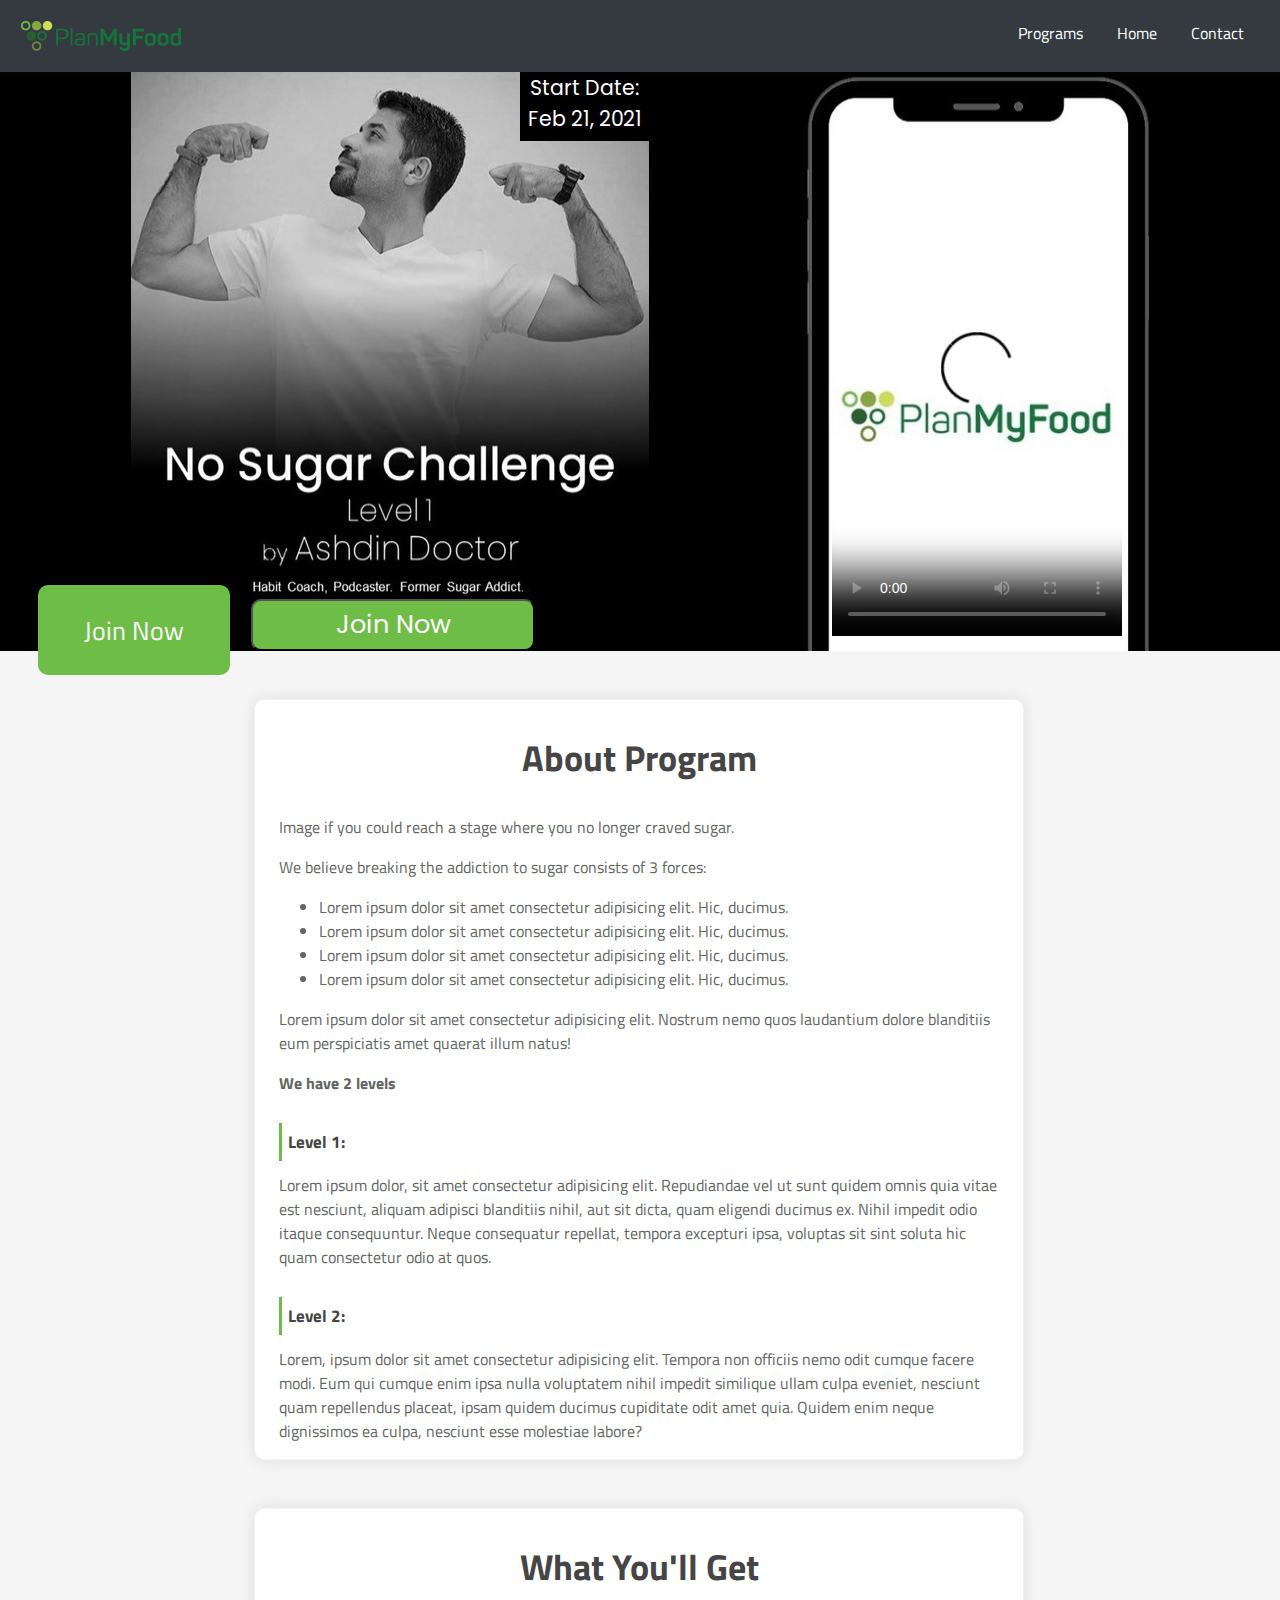
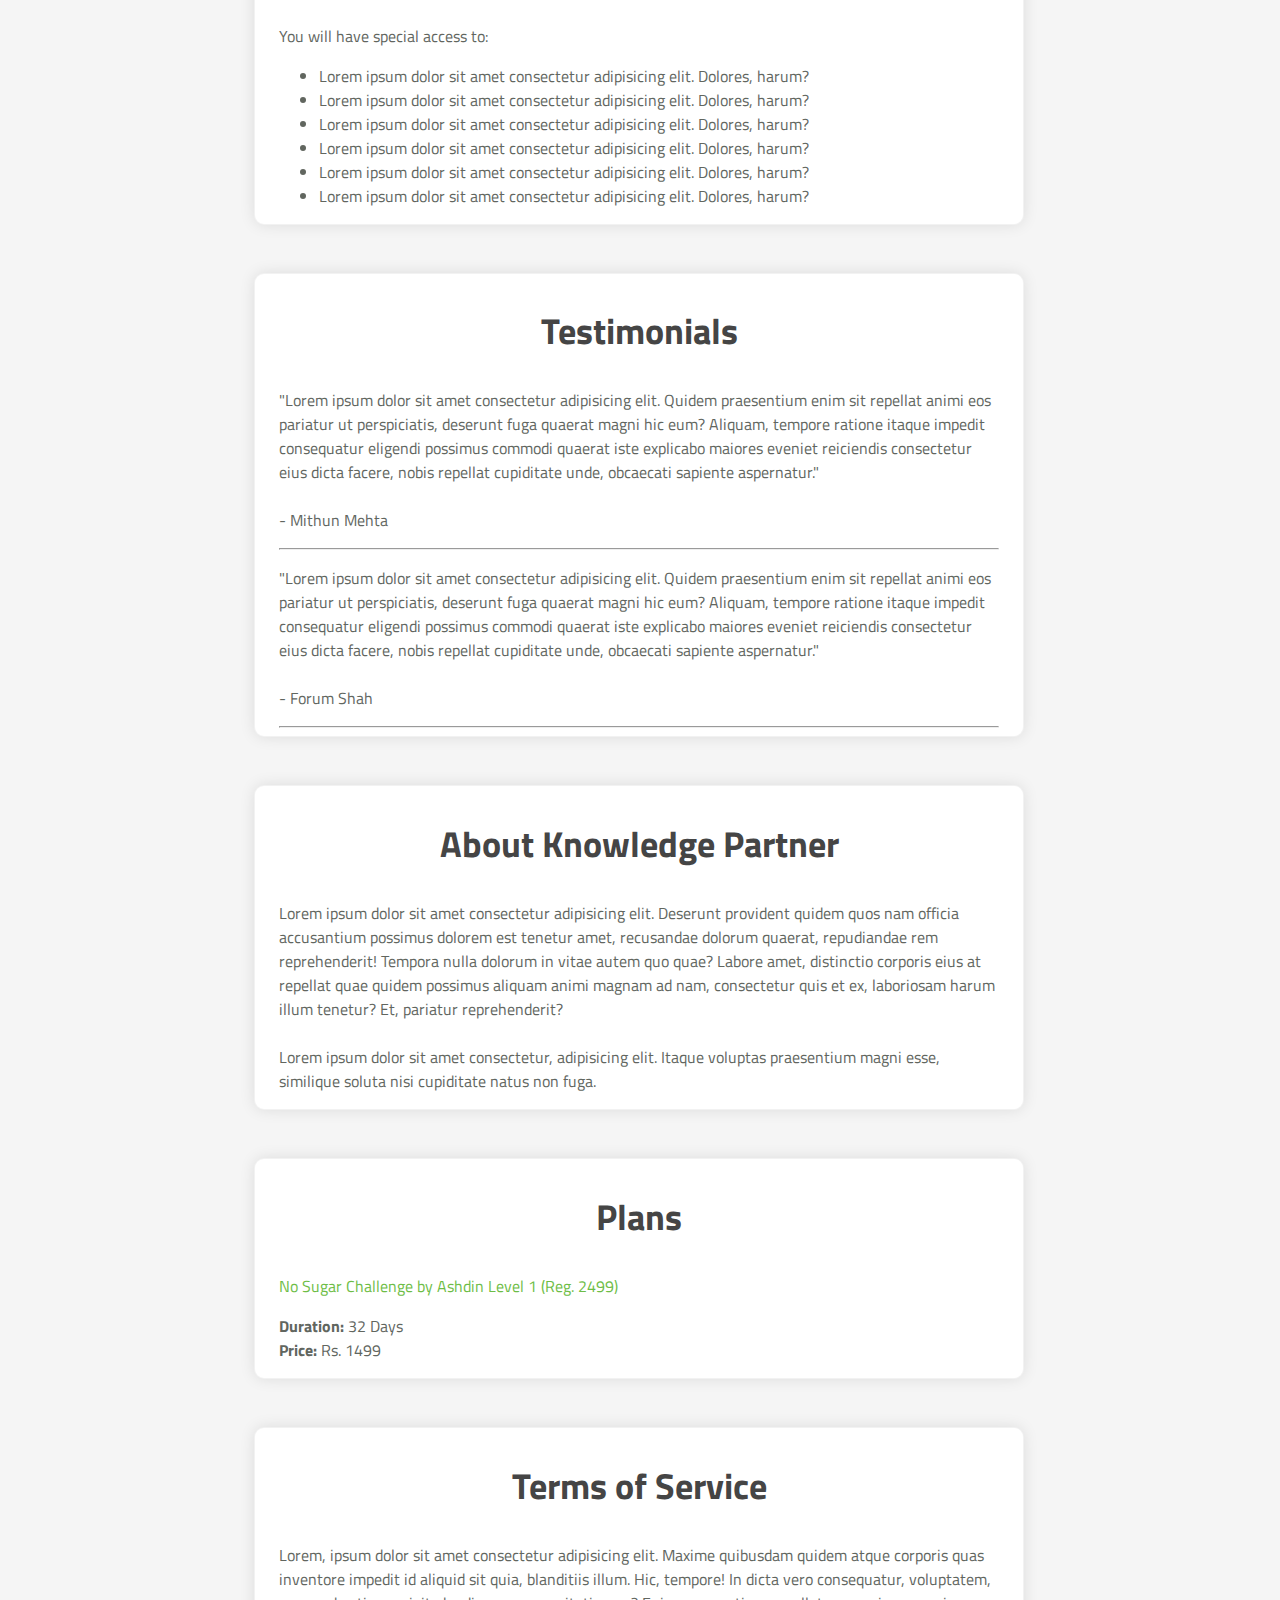
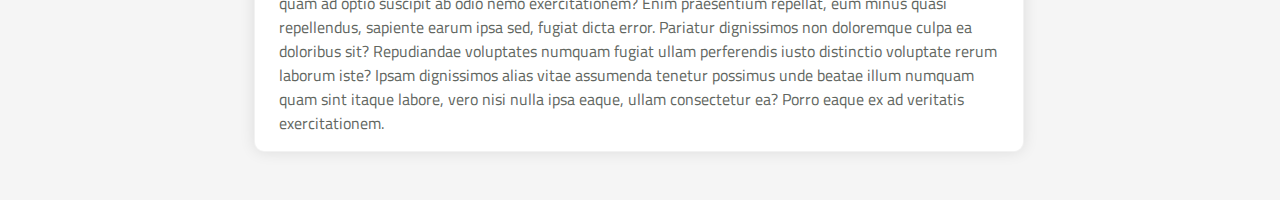
==== index.html @ 87c7dd29 "commit" ====
<!DOCTYPE html>
<html lang="en">
    <head>
        <meta charset="UTF-8">
        <title>Detail page</title>
        <link href="https://fonts.googleapis.com/css2?family=Poppins&display=swap" rel="stylesheet">
        <link rel="stylesheet" href="ScrollSpy.min.css">
        <link rel="stylesheet" href="style.css">
    </head>

    <body>

        <script src="ScrollSpy.min.js"></script>

        <header>
            <div class="header bg-dark">
                <img src="logo.png" height="30" width="160" alt="">
                <ul>
                    <li><a href="#">Programs</a></li>
                    <li><a href="#">Home</a></li>
                    <li><a href="#">Contact</a></li>
                </ul>
            </div>
        </header>

        <div id="header" style=" background: black; display: flex; justify-content: space-evenly; ">
            <div class="a">
        
                <img src="poster1.jpg" width="100%" height="100%">
                <div class="startdate">
                    <p>Start Date:</p>
                    <p>Feb 21, 2021</p>
                </div>
                <div>
                    <button class="posterbutton">
                        <p>Join Now</p>
                    </button>
                </div>
        
            </div>
            <div class="b">
                <img src="phone1.jpg" alt="" width="100%" height="100%">
                <div class="phoneVideo">
                    <video controls poster="thumbnail.jpg" style="outline: none;">
                        <source src="sampleVideoResize.mp4" type="video/mp4">

                    </video>
                </div>
            </div>
        </div>
        
        <div class="content">
        
            <section class="scrollspy" spy-title="About Program">
                <h2>About Program</h2>
                <p>Image if you could reach a stage where you no longer craved sugar.</p>
        
                <p>We believe breaking the addiction to sugar consists of 3 forces:</p>
                <ul>
                    <li>Lorem ipsum dolor sit amet consectetur adipisicing elit. Hic, ducimus.</li>
                    <li>Lorem ipsum dolor sit amet consectetur adipisicing elit. Hic, ducimus.</li>
                    <li>Lorem ipsum dolor sit amet consectetur adipisicing elit. Hic, ducimus.</li>
                    <li>Lorem ipsum dolor sit amet consectetur adipisicing elit. Hic, ducimus.</li>
                </ul>
                <p>Lorem ipsum dolor sit amet consectetur adipisicing elit. Nostrum nemo quos laudantium dolore blanditiis eum
                    perspiciatis amet quaerat illum natus!</p>
                <p><strong>We have 2 levels</strong></p>
                <h3>Level 1:</h3>
                <p>Lorem ipsum dolor, sit amet consectetur adipisicing elit. Repudiandae vel ut sunt quidem omnis quia vitae est
                    nesciunt, aliquam adipisci blanditiis nihil, aut sit dicta, quam eligendi ducimus ex. Nihil impedit odio
                    itaque
                    consequuntur. Neque consequatur repellat, tempora excepturi ipsa, voluptas sit sint soluta hic quam
                    consectetur odio
                    at quos.</p>
                <h3>Level 2:</h3>
                <p>Lorem, ipsum dolor sit amet consectetur adipisicing elit. Tempora non officiis nemo odit cumque facere modi.
                    Eum qui
                    cumque enim ipsa nulla voluptatem nihil impedit similique ullam culpa eveniet, nesciunt quam repellendus
                    placeat,
                    ipsam quidem ducimus cupiditate odit amet quia. Quidem enim neque dignissimos ea culpa, nesciunt esse
                    molestiae
                    labore?</p>
        
            </section>
        
            <section class="scrollspy" spy-title="What You'll Get">
                <h2>What You'll Get</h2>
                <p>You will have special access to:</p>
                <ul>
                    <li>Lorem ipsum dolor sit amet consectetur adipisicing elit. Dolores, harum?</li>
                    <li>Lorem ipsum dolor sit amet consectetur adipisicing elit. Dolores, harum?</li>
                    <li>Lorem ipsum dolor sit amet consectetur adipisicing elit. Dolores, harum?</li>
                    <li>Lorem ipsum dolor sit amet consectetur adipisicing elit. Dolores, harum?</li>
                    <li>Lorem ipsum dolor sit amet consectetur adipisicing elit. Dolores, harum?</li>
                    <li>Lorem ipsum dolor sit amet consectetur adipisicing elit. Dolores, harum?</li>
                </ul>
            </section>

            <section class="scrollspy" spy-title="Testimonials">
                <h2>Testimonials</h2>
                <p>"Lorem ipsum dolor sit amet consectetur adipisicing elit. Quidem praesentium enim sit repellat animi eos pariatur ut
                perspiciatis, deserunt fuga quaerat magni hic eum? Aliquam, tempore ratione itaque impedit consequatur eligendi possimus
                commodi quaerat iste explicabo maiores eveniet reiciendis consectetur eius dicta facere, nobis repellat cupiditate unde,
                obcaecati sapiente aspernatur."<br><br>- Mithun Mehta</p>
                <hr>
                <p>"Lorem ipsum dolor sit amet consectetur adipisicing elit. Quidem praesentium enim sit repellat animi eos pariatur ut
                    perspiciatis, deserunt fuga quaerat magni hic eum? Aliquam, tempore ratione itaque impedit consequatur eligendi
                    possimus
                    commodi quaerat iste explicabo maiores eveniet reiciendis consectetur eius dicta facere, nobis repellat cupiditate
                    unde,
                    obcaecati sapiente aspernatur."<br><br>- Forum Shah</p>
                <hr>
            </section>
        
            <section class="scrollspy" spy-title="About Knowledge Partner">
                <h2>About Knowledge Partner</h2>
                <p>
                    Lorem ipsum dolor sit amet consectetur adipisicing elit. Deserunt provident quidem quos nam officia
                    accusantium
                    possimus dolorem est tenetur amet, recusandae dolorum quaerat, repudiandae rem reprehenderit! Tempora nulla
                    dolorum
                    in vitae autem quo quae? Labore amet, distinctio corporis eius at repellat quae quidem possimus aliquam
                    animi magnam
                    ad nam, consectetur quis et ex, laboriosam harum illum tenetur? Et, pariatur reprehenderit?
                    <br><br>
                    Lorem ipsum dolor sit amet consectetur, adipisicing elit. Itaque voluptas praesentium magni esse, similique
                    soluta
                    nisi cupiditate natus non fuga.
                </p>
        
            </section>
        
            <section class="scrollspy" spy-title="Plans">
                <h2>Plans</h2>
                <p style="color: #6dbd46;">No Sugar Challenge by Ashdin Level 1 (Reg. 2499)</p>
                <p>
                    <strong>Duration:</strong> 32 Days
                    <br>
                    <strong>Price:</strong> Rs. 1499
                </p>
        
            </section>
        
        
            <section class="scrollspy" spy-title="Terms of Service">
                <h2>Terms of Service</h2>
                <p>Lorem, ipsum dolor sit amet consectetur adipisicing elit. Maxime quibusdam quidem atque corporis quas
                    inventore
                    impedit id aliquid sit quia, blanditiis illum. Hic, tempore! In dicta vero consequatur, voluptatem, quam ad
                    optio
                    suscipit ab odio nemo exercitationem? Enim praesentium repellat, eum minus quasi repellendus, sapiente earum
                    ipsa
                    sed, fugiat dicta error. Pariatur dignissimos non doloremque culpa ea doloribus sit? Repudiandae voluptates
                    numquam
                    fugiat ullam perferendis iusto distinctio voluptate rerum laborum iste? Ipsam dignissimos alias vitae
                    assumenda
                    tenetur possimus unde beatae illum numquam quam sint itaque labore, vero nisi nulla ipsa eaque, ullam
                    consectetur
                    ea? Porro eaque ex ad veritatis exercitationem.</p>
            </section>
            <div id="some" class="finalbutton hide2">
                <button class="joinbutton"><p>Join Now</p></button>
            </div>

        </div>

        
        <div id="myID" class="bottomMenu hide">
            <div id="indicator"></div>
        </div>
        

        <!-- <div class="container">
            <h2>Feel free to contribute (:</h2>
        </div> -->

        <script>
            var indicator = document.getElementById('indicator');

            var spy = new ScrollSpy(
                {
                    contexts_class: 'scrollspy'
                }
            );

            spy.Indicator({
                element: indicator
            });

            indicator.style.top = 'calc(30vh - ' + (indicator.offsetHeight / 2) + 'px)';
        </script>

        <script>
            myID = document.getElementById("myID");

            var myScrollFunc = function () {
                var y = window.scrollY;
                if (y >= 500) {
                    myID.className = "bottomMenu show"
                } else {
                    myID.className = "bottomMenu hide"
                }
            };

            window.addEventListener("scroll", myScrollFunc);
        </script>

        <!-- <script>
            myID2 = document.getElementById("some");

            var myScrollFunc2 = function () {
                var y = window.scrollY;
                if (y >= 500) {
                    myID2.className = "finalbutton show2"
                } else {
                    myID2.className = "finalbutton hide2"
                }
            };

            window.addEventListener("scroll", myScrollFunc2);
        </script> -->

        <script>
            var video = document.querySelector('video');
            video.addEventListener('ended', function () {
                video.load();
            });
        </script>
    </body>
</html>
---- ScrollSpy.min.css ----
/*
 * ScrollSpy JavaScript Library v1.0.0
 * https://scrollspy.github.io
 */
.scrollspy-indicator-container {
  list-style: none;
  padding: 0;
  margin: 0;
}
.scrollspy-indicator-container li {
  transition: all 0.15s;
}
.scrollspy-indicator-container li.spy-active {
  font-weight: 700;
  color: #6dbd46;
  /* color: #d32f2f; */
  border-left: 5px solid #6dbd46;
  /* border-left: 5px solid #d32f2f; */
}
.scrollspy-indicator-container li.spy-clickable {
  cursor: pointer;
}
.scrollspy-indicator-container li.spy-clickable:hover {
  color: #6dbd46;
  /* color: #ef5350; */
}
---- style.css ----
@import url('https://fonts.googleapis.com/css2?family=Titillium+Web&display=swap');

body {
  margin: 0;
  padding: 0;
  font-family: 'Titillium Web', sans-serif;
  background: #f5f5f5;
  color: #61665f;
}

.hide {
  opacity: 0;
}
.show {
  opacity: 1;
}

.bottomMenu {
  transition: all 0.2s;
}

.startdate {
  position: absolute;
  top: 0;
  right: 0;
  background: black;
  width: 25%;
  height: 12%;
}

.startdate p {
  color: white;
  text-align: center;
  margin: 0;
  font-family: Poppins;
  font-size: 2vw;
}

.phoneVideo {
  position: absolute;
  top: 9%;
  right: 6%;
}

.phoneVideo video {
  width: 98%;
  height: 98%;
}

@media only screen and (max-width: 970px) {
  .phoneVideo video {
    width: 97%;
    height: 97%;
  }

  .phoneVideo {
    position: absolute;
    top: 9%;
    left: 8%;
  }
}

@media only screen and (min-width: 1120px) {
  .startdate p {
    color: white;
    text-align: center;
    margin: 0;
    font-family: Poppins;
    font-size: 1.8vw;
  }
}

@media only screen and (min-width: 1280px) {
  .startdate p {
    color: white;
    text-align: center;
    margin: 0;
    font-family: Poppins;
    font-size: 1.6vw;
  }
}

@media only screen and (min-width: 1450px) {
  .startdate p {
    color: white;
    text-align: center;
    margin: 0;
    font-family: Poppins;
    font-size: 1.4vw;
  }
}

@media only screen and (min-width: 1600px) {
  .startdate p {
    color: white;
    text-align: center;
    margin: 0;
    font-family: Poppins;
    font-size: 1.2vw;
  }
}

@media only screen and (min-width: 1880px) {
  .startdate p {
    color: white;
    text-align: center;
    margin: 0;
    font-family: Poppins;
    font-size: 1.1vw;
  }
}

@media only screen and (min-width: 2100px) {
  .startdate p {
    color: white;
    text-align: center;
    margin: 0;
    font-family: Poppins;
    font-size: 1vw;
  }
}

@media only screen and (min-width: 2300px) {
  .startdate p {
    color: white;
    text-align: center;
    margin: 0;
    font-family: Poppins;
    font-size: 0.9vw;
  }
}

.posterbutton {
  position: absolute;
  bottom: 0;
  background: #6dbd46;
  width: 55%;
  height: 9%;
  border-radius: 10px;
  left: 23%;
  cursor: pointer;
}

.posterbutton p {
  color: white;
  text-align: center;
  margin: auto 0;
  font-family: Poppins;
  font-size: 2vw;
}

.posterbutton:hover {
  background-color: #4caf50;
}

.header {
  padding: 21px;
  /* background: #1abc9c; */
  color: white;
  display: flex;
  justify-content: space-between;
  background-color: #343a40;
}

header ul {
  list-style-type: none;
  margin: 0;
  padding: 0;
}

header ul li {
  display: inline;
  margin: 0 15px;
}

header ul li a {
  color: white;
  text-decoration: none;
}

header ul li a:hover {
  color: #6dbd46;
  text-decoration: none;
}

#header img {
  width: 100%;
}

.a {
  margin: 0 2%;
  position: relative;
}

.b {
  margin: 0 2%;
  position: relative;
}

.top {
  align-items: center;
}

.container {
  padding-right: 15px;
  padding-left: 15px;
  margin-right: auto;
  margin-left: auto;
}
@media (min-width: 768px) {
  .container {
    width: 750px;
  }
}
@media (min-width: 992px) {
  .container {
    width: 970px;
  }
}
@media (min-width: 1200px) {
  .container {
    width: 1170px;
  }
}

.content {
  float: right;
  width: 100%;
  padding: 24px 0;
  text-align: center;
}

#indicator {
  position: fixed;
  left: 3%;
  width: 15%;
  background: white;
  border: 1px solid rgba(0, 0, 0, 0.05);
  box-shadow: 5px 5px 15px rgba(0, 0, 0, 0.1);
  border-radius: 15px;
}

#indicator ul {
  float: right;
  width: calc(100% - 16px);
  padding: 8px;
}

#indicator ul li {
  float: left;
  width: calc(100% - 16px);
  font-size: 15px;
  padding: 12px 8px;
  border-left-color: #6dbd46;
  /* border-left-color: #d81b60; */
}

@media (max-width: 768px) {
  #indicator ul li {
    float: left;
    width: calc(100% - 16px);
    font-size: 11px;
    padding: 12px 8px;
    border-left-color: #6dbd46;
    /* border-left-color: #d81b60; */
  }
}

@media (max-width: 600px) {
  #indicator ul li {
    float: left;
    width: calc(100% - 16px);
    font-size: 9px;
    padding: 12px 8px;
    border-left-color: #6dbd46;
    /* border-left-color: #d81b60; */
  }
}

#indicator ul li.spy-active {
  color: #6dbd46;
  /* color: #D81B60; */
}

section.scrollspy {
  float: right;
  width: calc(60% - 48px);
  padding: 0 24px;
  background: white;
  border-radius: 10px;
  margin: 24px 20%;
  border: 1px solid rgba(0, 0, 0, 0.05);
  box-shadow: 0 0 15px rgba(0, 0, 0, 0.1);
  text-align: left;
  direction: ltr;
}

section.scrollspy h2 {
  float: left;
  width: 100%;
  text-align: center;
  font-size: 36px;
  color: #454545;
}

@media (max-width: 761px) {
  section.scrollspy h2 {
    float: left;
    width: 100%;
    text-align: center;
    font-size: calc(1.525rem + (2.5 - 1.525) * ((100vw - 20rem) / (48 - 20)));
    color: #454545;
  }
}

section.scrollspy h3 {
  float: left;
  width: 100%;
  text-align: left;
  font-size: 17px;
  padding: 6px;
  margin: 12px 0;
  color: #454545;
  border-left: 3px solid #6dbd46;
}

section.scrollspy p {
  font-size: 16px;
}

.joinbutton {
  bottom: 25%;
  position: fixed;
  background: #6dbd46;
  left: 3%;
  width: 15%;
  height: 10%;
  border-radius: 10px;
  cursor: pointer;
  border: none;
}

.joinbutton p {
  color: white;
  text-align: center;
  margin: auto 0;
  font-size: 2vw;
  font-family: 'Titillium Web', sans-serif;
}

.joinbutton:hover {
  background-color: #4caf50;
}

/* .finalbutton {
  transition: all 0.2s;
}

.hide2 {
  opacity: 0;
}
.show2 {
  opacity: 1;
} */
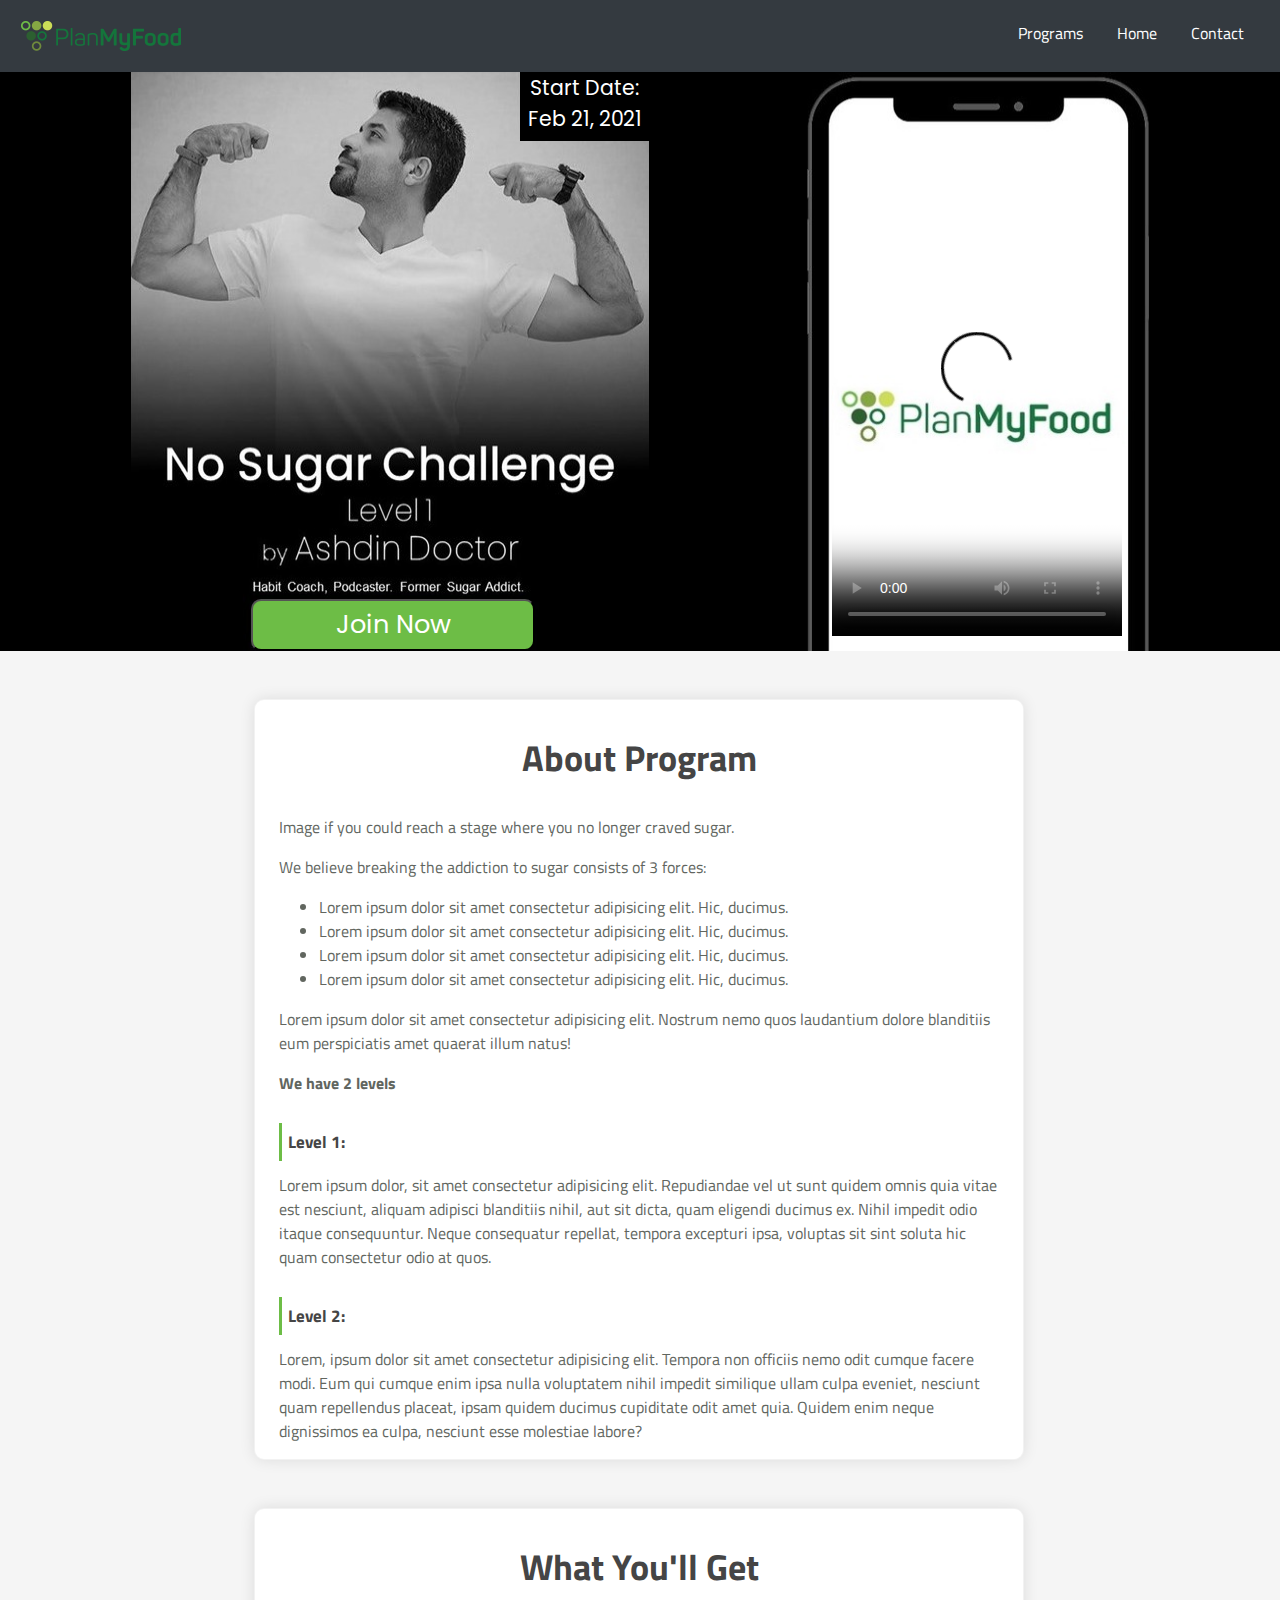
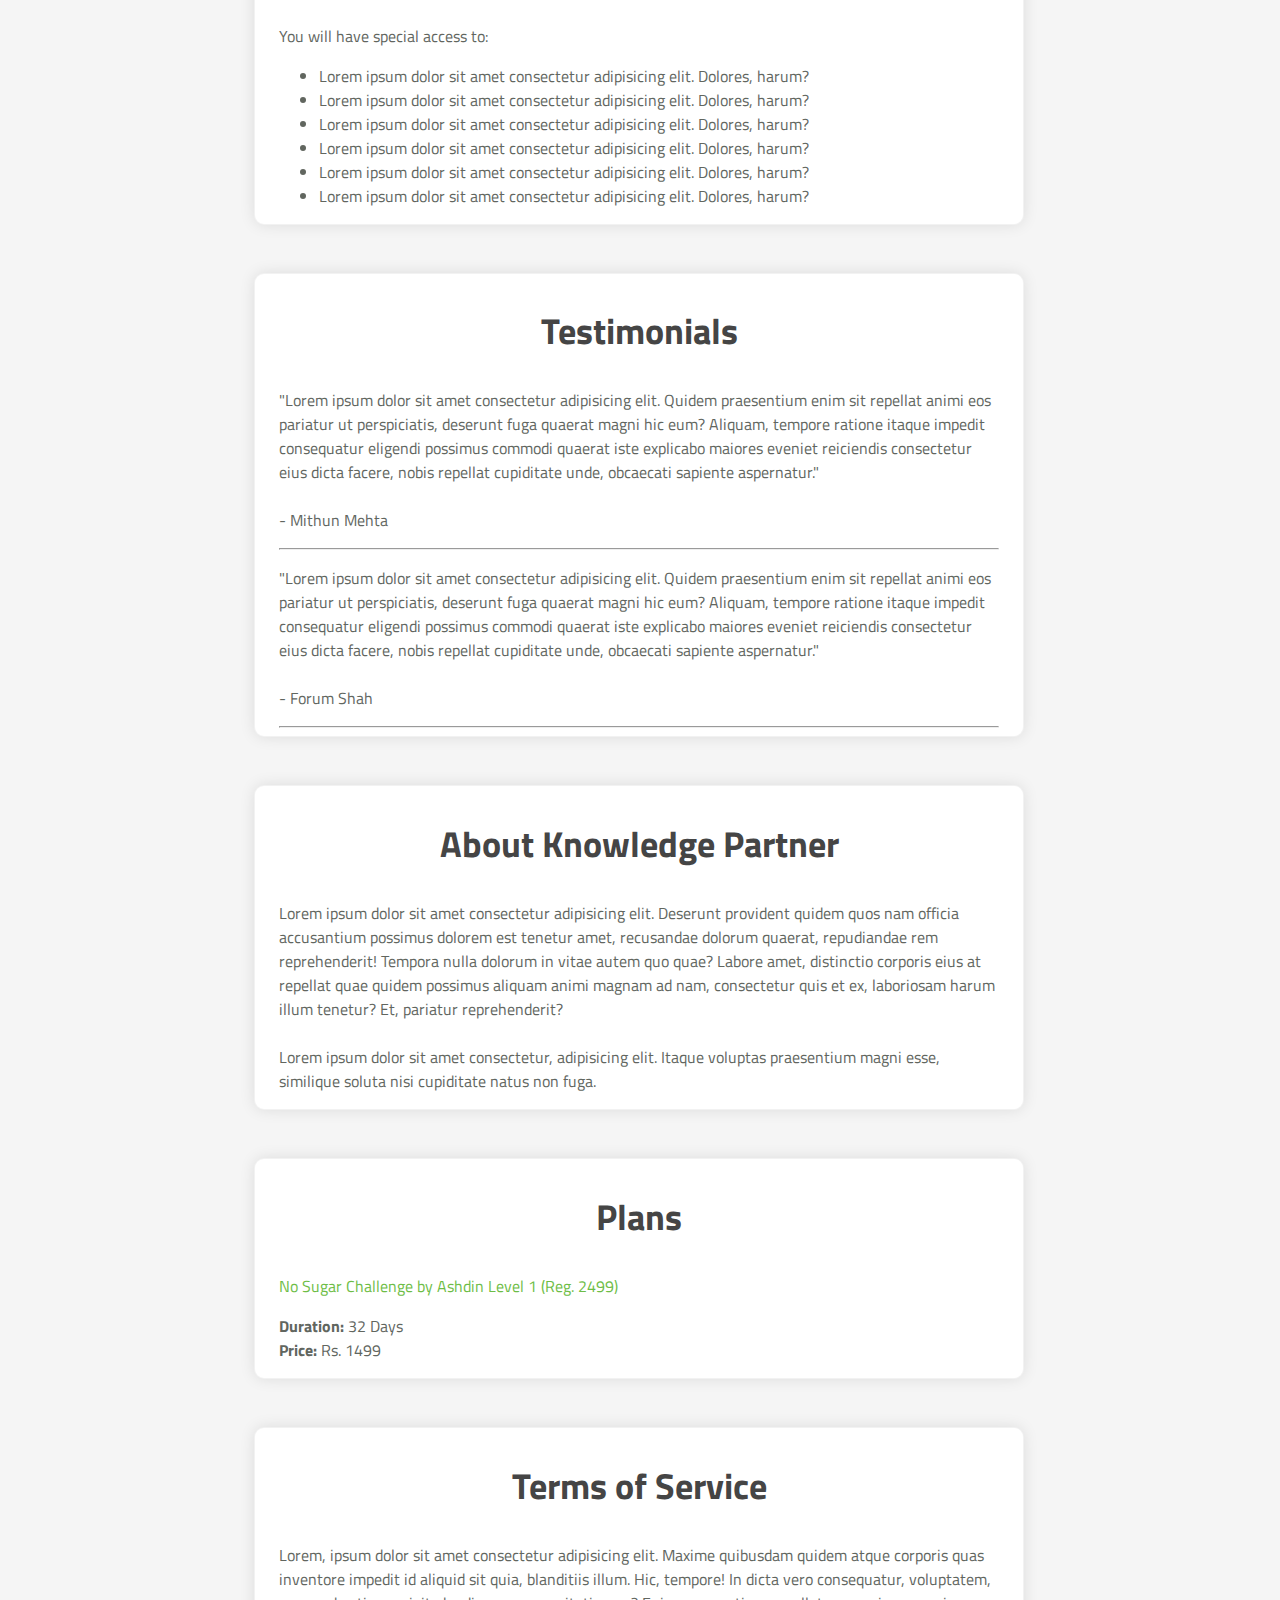
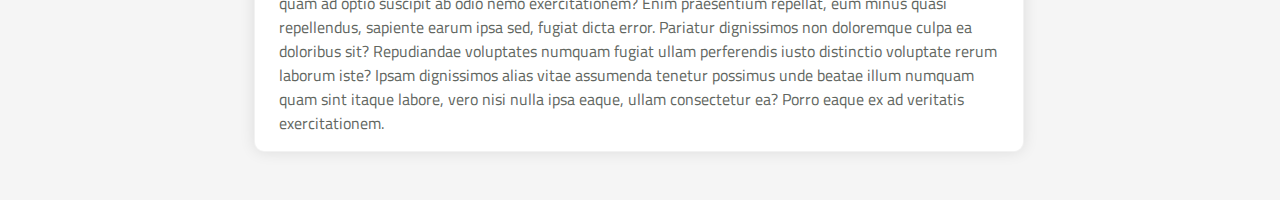
==== commit 7341e604: "change" ====
--- a/index.html
+++ b/index.html
@@ -205,7 +205,7 @@
             window.addEventListener("scroll", myScrollFunc);
         </script>
 
-        <!-- <script>
+        <script>
             myID2 = document.getElementById("some");
 
             var myScrollFunc2 = function () {
@@ -218,7 +218,7 @@
             };
 
             window.addEventListener("scroll", myScrollFunc2);
-        </script> -->
+        </script>
 
         <script>
             var video = document.querySelector('video');
--- a/style.css
+++ b/style.css
@@ -352,7 +352,7 @@
   background-color: #4caf50;
 }
 
-/* .finalbutton {
+.finalbutton {
   transition: all 0.2s;
 }
 
@@ -361,4 +361,4 @@
 }
 .show2 {
   opacity: 1;
-} */
+}
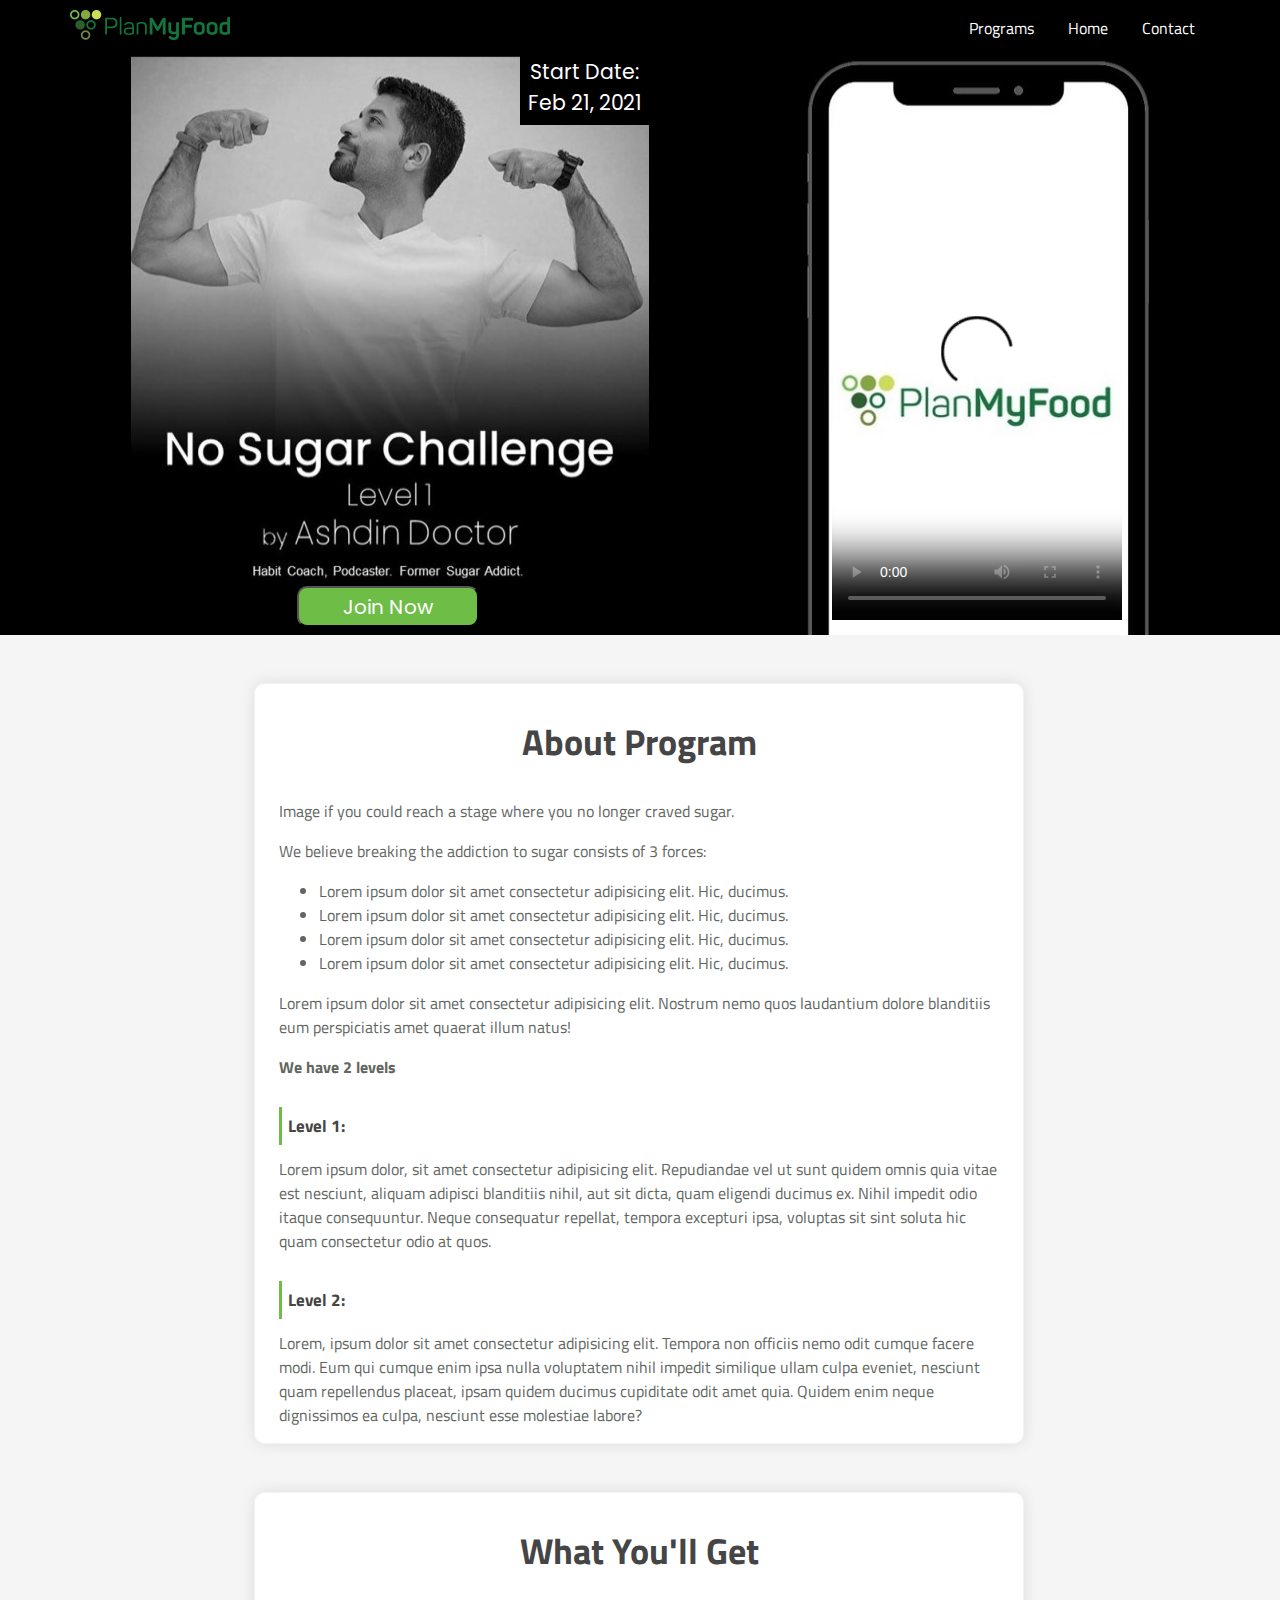
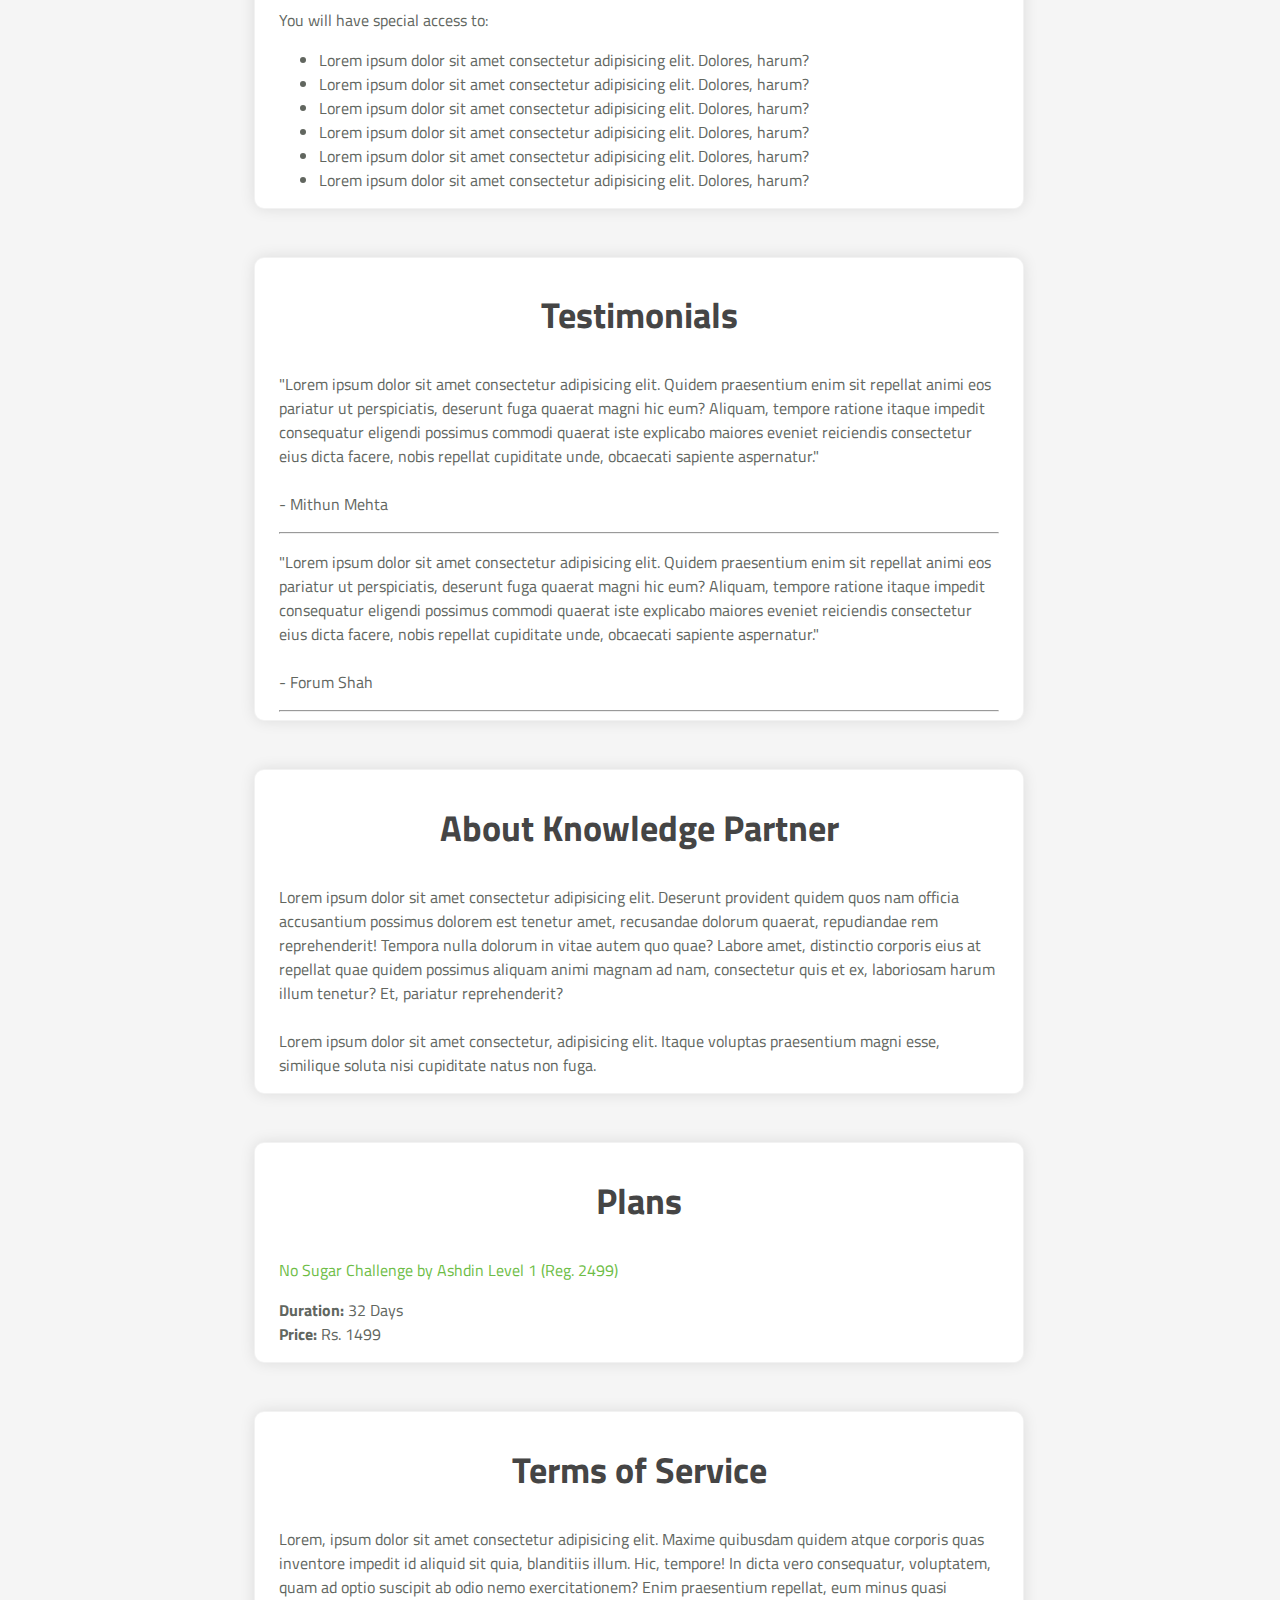
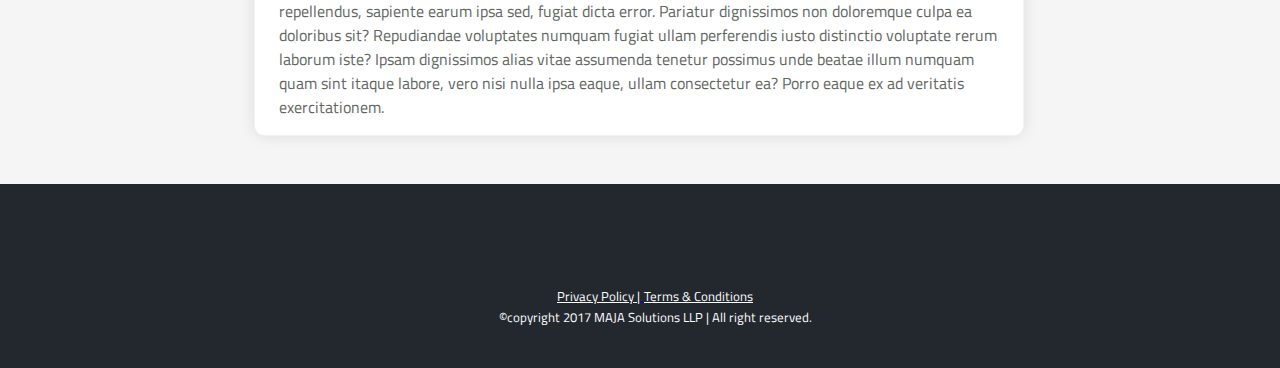
==== commit 7edd8689: "changes" ====
--- a/index.html
+++ b/index.html
@@ -12,18 +12,18 @@
 
         <script src="ScrollSpy.min.js"></script>
 
-        <header>
-            <div class="header bg-dark">
-                <img src="logo.png" height="30" width="160" alt="">
+        <div class="header show-header" id="headerID">
+            <div class="container">
+                <img src="logo.png" height="30" width="160" alt="" />
                 <ul>
                     <li><a href="#">Programs</a></li>
                     <li><a href="#">Home</a></li>
                     <li><a href="#">Contact</a></li>
                 </ul>
             </div>
-        </header>
-
-        <div id="header" style=" background: black; display: flex; justify-content: space-evenly; ">
+        </div>      
+
+        <div id="header" style=" background: black; display: flex; justify-content: space-evenly;">
             <div class="a">
         
                 <img src="poster1.jpg" width="100%" height="100%">
@@ -32,9 +32,11 @@
                     <p>Feb 21, 2021</p>
                 </div>
                 <div>
-                    <button class="posterbutton">
-                        <p>Join Now</p>
-                    </button>
+                    <a href="">
+                        <button class="posterbutton">
+                            <p>Join Now</p>
+                        </button>
+                    </a>
                 </div>
         
             </div>
@@ -159,10 +161,39 @@
                     ea? Porro eaque ex ad veritatis exercitationem.</p>
             </section>
             <div id="some" class="finalbutton hide2">
-                <button class="joinbutton"><p>Join Now</p></button>
+                <a href=""><button class="joinbutton">
+                    <p>Join Now</p>
+                </button></a>
             </div>
 
         </div>
+
+        <footer>
+            <div class="container">
+                <div class="container">
+                    <div class="row">
+                        <div class="col-xs-12">
+                            <div class="footer-content text-center">
+                                <div class="footer-logo">
+                                    <img src="https://www.planmyfood.com/assets/frontend/img/logo.png" alt="">
+                                </div>
+                                <div class="privacy">
+                                    <a href="https://www.planmyfood.com/privacy">
+                                        <p>Privacy Policy | </p>
+                                    </a>
+                                    <a href="https://www.planmyfood.com/terms">
+                                        <p>Terms & Conditions</p>
+                                    </a>
+                                </div>
+                                <div class="copyright">
+                                    <p>©copyright 2017 MAJA Solutions LLP | All right reserved.</p>
+                                </div>
+                            </div>
+                        </div>
+                    </div>
+                </div>
+            </div>
+        </footer>
 
         
         <div id="myID" class="bottomMenu hide">
@@ -187,7 +218,7 @@
                 element: indicator
             });
 
-            indicator.style.top = 'calc(30vh - ' + (indicator.offsetHeight / 2) + 'px)';
+            indicator.style.top = 'calc(35vh - ' + (indicator.offsetHeight / 2) + 'px)';
         </script>
 
         <script>
--- a/style.css
+++ b/style.css
@@ -132,12 +132,12 @@
 
 .posterbutton {
   position: absolute;
-  bottom: 0;
+  bottom: 1.4%;
   background: #6dbd46;
-  width: 55%;
-  height: 9%;
+  width: 35%;
+  height: 7%;
   border-radius: 10px;
-  left: 23%;
+  left: 32%;
   cursor: pointer;
 }
 
@@ -146,20 +146,20 @@
   text-align: center;
   margin: auto 0;
   font-family: Poppins;
-  font-size: 2vw;
+  font-size: 20px;
 }
 
 .posterbutton:hover {
   background-color: #4caf50;
 }
 
-.header {
+/* .header {
   padding: 21px;
-  /* background: #1abc9c; */
   color: white;
   display: flex;
   justify-content: space-between;
-  background-color: #343a40;
+  background-color: black;
+  top: 0;
 }
 
 header ul {
@@ -181,7 +181,50 @@
 header ul li a:hover {
   color: #6dbd46;
   text-decoration: none;
-}
+} */
+
+/* header start */
+
+.header {
+  background-color: black;
+  /* padding: 1.3% 0; */
+  /* position: fixed; */
+  width: 100%;
+  z-index: 1;
+  opacity: 1;
+}
+
+.header {
+  transition: all 0.3s;
+}
+
+.header .container {
+  display: flex;
+  flex-direction: row;
+  justify-content: space-between;
+}
+
+.header .container img {
+  padding-top: 10px;
+}
+
+.header .container ul li {
+  display: inline;
+  margin: 0 15px;
+}
+
+.header .container ul li a {
+  color: white;
+  text-decoration: none;
+  font-family: 'Titillium Web', sans-serif;
+}
+
+.header .container ul li a:hover {
+  color: #6dbd46;
+  text-decoration: none;
+}
+
+/* header finish */
 
 #header img {
   width: 100%;
@@ -328,13 +371,37 @@
   font-size: 16px;
 }
 
+/* .posterbutton {
+  position: absolute;
+  bottom: 1.4%;
+  background: #6dbd46;
+  width: 35%;
+  height: 7%;
+  border-radius: 10px;
+  left: 32%;
+  cursor: pointer;
+}
+
+.posterbutton p {
+  color: white;
+  text-align: center;
+  margin: auto 0;
+  font-family: Poppins;
+  font-size: 20px;
+}
+
+.posterbutton:hover {
+  background-color: #4caf50;
+} */
+
 .joinbutton {
-  bottom: 25%;
+  position: absolute;
+  right: 2.5%;
   position: fixed;
   background: #6dbd46;
-  left: 3%;
+  top: 30%;
   width: 15%;
-  height: 10%;
+  height: 7%;
   border-radius: 10px;
   cursor: pointer;
   border: none;
@@ -362,3 +429,99 @@
 .show2 {
   opacity: 1;
 }
+
+footer {
+  width: 100%;
+  float: left;
+  height: auto;
+  padding: 40px 0;
+  background: #23282f;
+}
+.footer-logo {
+  width: 100%;
+  float: left;
+  height: auto;
+  margin: 0 0 35px;
+}
+.copyright {
+  width: 100%;
+  float: left;
+  height: auto;
+}
+.copyright p {
+  margin: 0;
+  font-size: 13px;
+  line-height: 21px;
+  color: #fff;
+}
+
+.privacy {
+  width: 100%;
+  float: left;
+  height: auto;
+}
+.privacy p {
+  margin: 0;
+  font-size: 13px;
+  line-height: 21px;
+  display: inline-block;
+  color: #fff;
+  text-decoration: underline;
+  cursor: pointer;
+}
+
+.container {
+  width: 100%;
+  padding-right: 15px;
+  padding-left: 15px;
+  margin-right: auto;
+  margin-left: auto;
+}
+
+@media (min-width: 576px) {
+  .container {
+    max-width: 540px;
+  }
+}
+@media (min-width: 768px) {
+  .container {
+    max-width: 720px;
+  }
+}
+@media (min-width: 992px) {
+  .container {
+    max-width: 960px;
+  }
+}
+@media (min-width: 1200px) {
+  .container {
+    max-width: 1140px;
+  }
+}
+
+.row {
+  display: -ms-flexbox;
+  display: flex;
+  -ms-flex-wrap: wrap;
+  flex-wrap: wrap;
+  margin-right: -15px;
+  margin-left: -15px;
+}
+
+.col-xs-12 {
+  position: relative;
+  min-height: 1px;
+  padding-right: 15px;
+  padding-left: 15px;
+}
+
+.col-xs-12 {
+  float: left;
+}
+.col-xs-12 {
+  width: 100%;
+}
+
+.text-center {
+  text-align: center;
+}
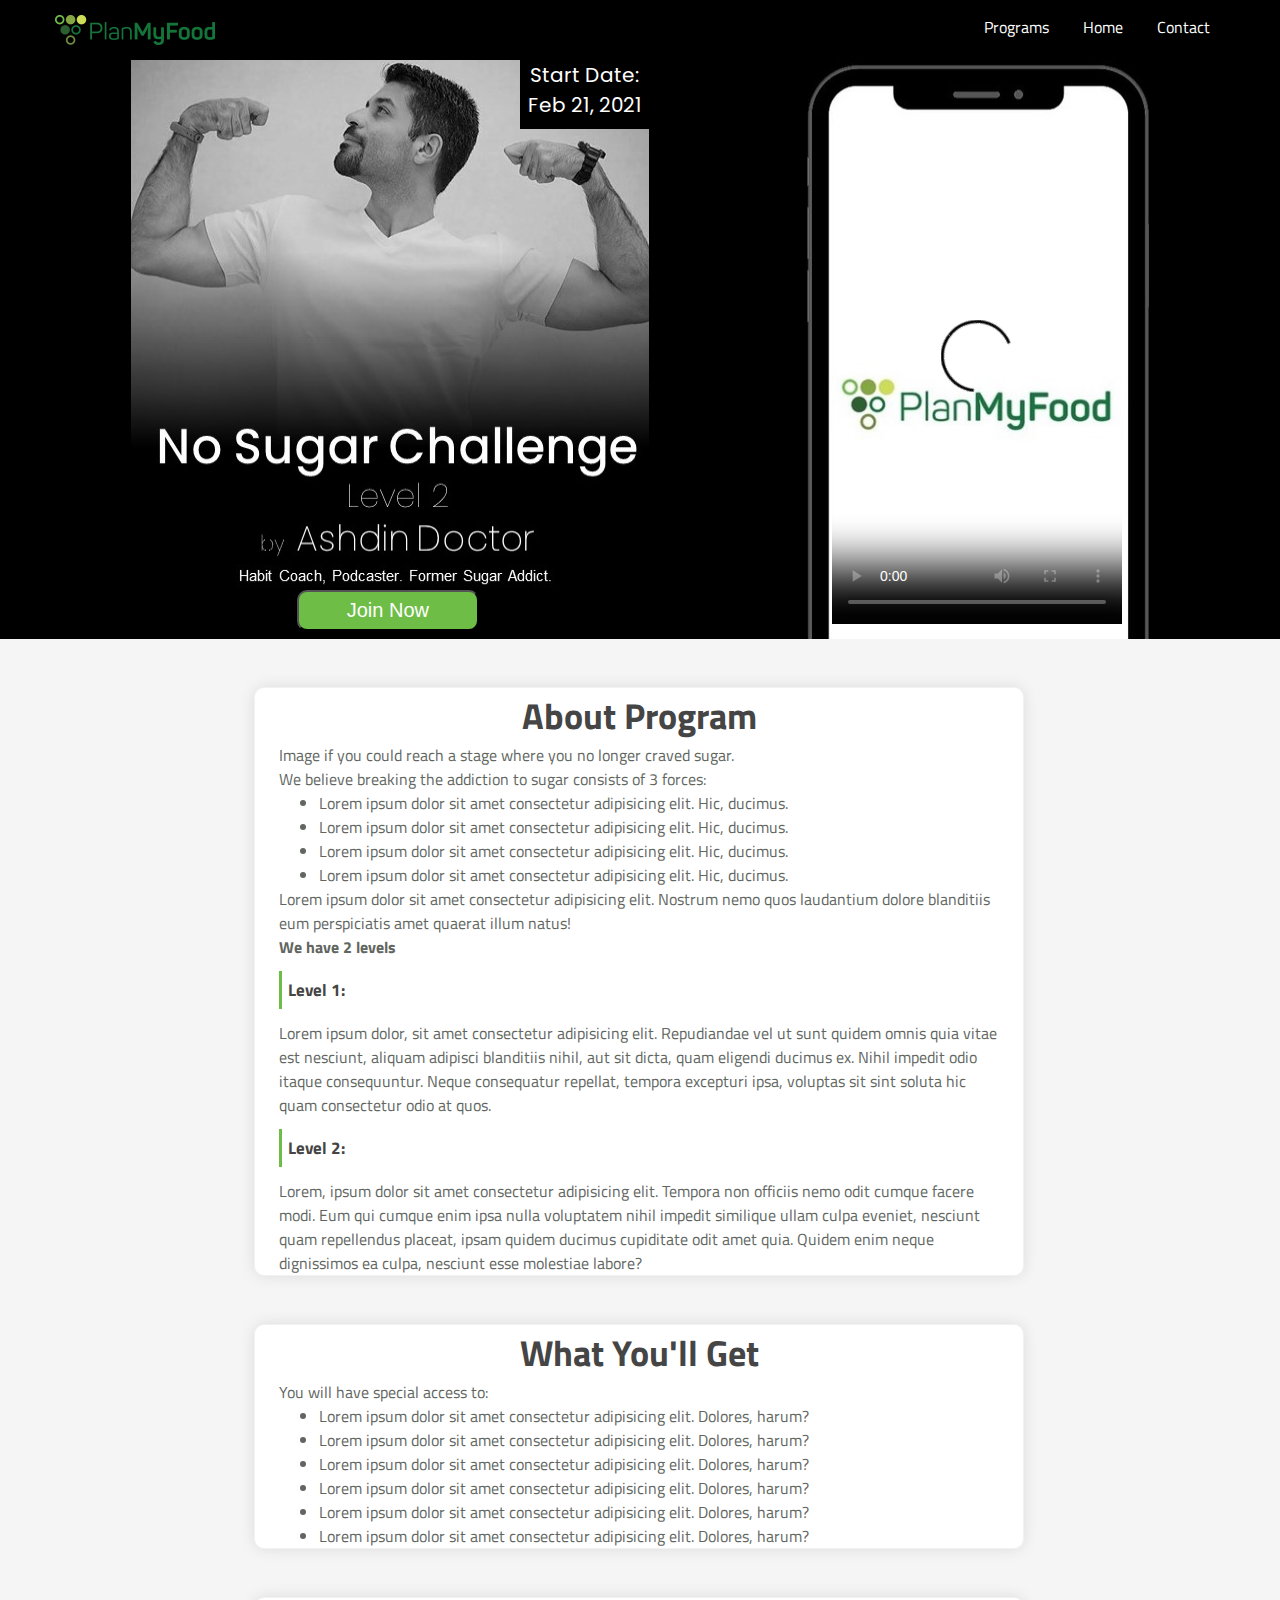
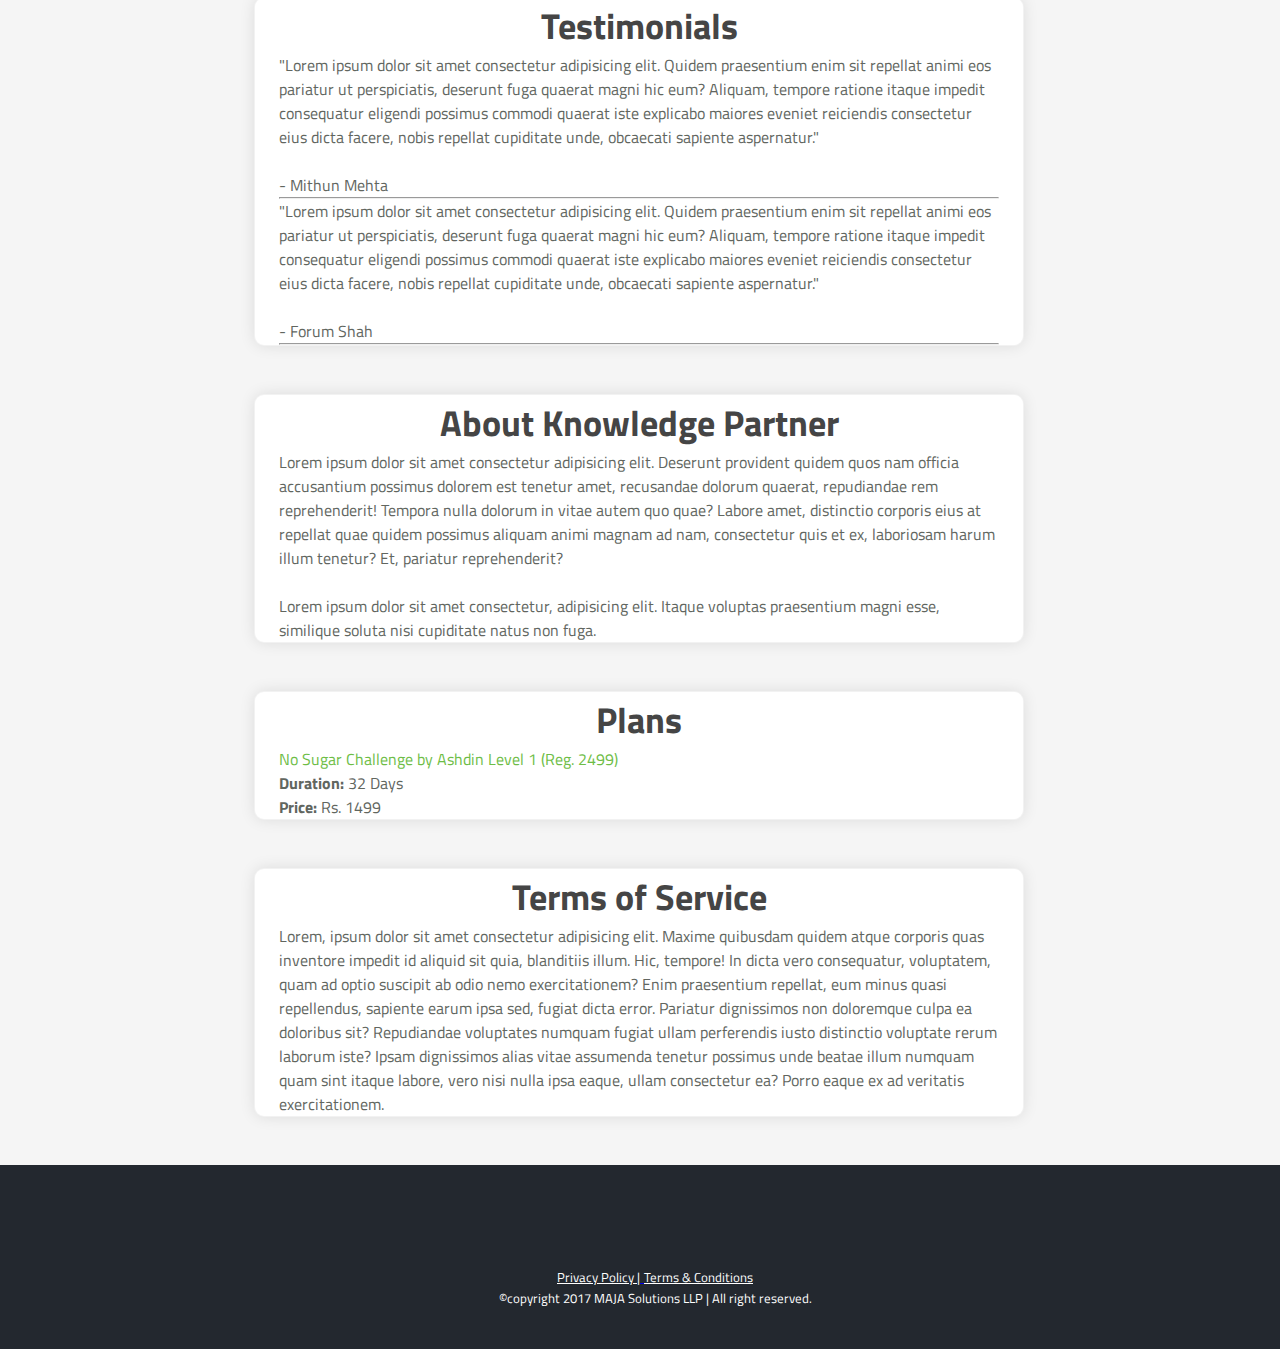
==== commit 6516b920: "some change" ====
--- a/index.html
+++ b/index.html
@@ -1,261 +1,290 @@
 <!DOCTYPE html>
 <html lang="en">
-    <head>
-        <meta charset="UTF-8">
-        <title>Detail page</title>
-        <link href="https://fonts.googleapis.com/css2?family=Poppins&display=swap" rel="stylesheet">
-        <link rel="stylesheet" href="ScrollSpy.min.css">
-        <link rel="stylesheet" href="style.css">
-    </head>
-
-    <body>
-
-        <script src="ScrollSpy.min.js"></script>
-
-        <div class="header show-header" id="headerID">
-            <div class="container">
-                <img src="logo.png" height="30" width="160" alt="" />
-                <ul>
-                    <li><a href="#">Programs</a></li>
-                    <li><a href="#">Home</a></li>
-                    <li><a href="#">Contact</a></li>
-                </ul>
-            </div>
-        </div>      
-
-        <div id="header" style=" background: black; display: flex; justify-content: space-evenly;">
-            <div class="a">
-        
-                <img src="poster1.jpg" width="100%" height="100%">
-                <div class="startdate">
-                    <p>Start Date:</p>
-                    <p>Feb 21, 2021</p>
-                </div>
-                <div>
-                    <a href="">
-                        <button class="posterbutton">
-                            <p>Join Now</p>
-                        </button>
-                    </a>
-                </div>
-        
-            </div>
-            <div class="b">
-                <img src="phone1.jpg" alt="" width="100%" height="100%">
-                <div class="phoneVideo">
-                    <video controls poster="thumbnail.jpg" style="outline: none;">
-                        <source src="sampleVideoResize.mp4" type="video/mp4">
-
-                    </video>
-                </div>
-            </div>
-        </div>
-        
-        <div class="content">
-        
-            <section class="scrollspy" spy-title="About Program">
-                <h2>About Program</h2>
-                <p>Image if you could reach a stage where you no longer craved sugar.</p>
-        
-                <p>We believe breaking the addiction to sugar consists of 3 forces:</p>
-                <ul>
-                    <li>Lorem ipsum dolor sit amet consectetur adipisicing elit. Hic, ducimus.</li>
-                    <li>Lorem ipsum dolor sit amet consectetur adipisicing elit. Hic, ducimus.</li>
-                    <li>Lorem ipsum dolor sit amet consectetur adipisicing elit. Hic, ducimus.</li>
-                    <li>Lorem ipsum dolor sit amet consectetur adipisicing elit. Hic, ducimus.</li>
-                </ul>
-                <p>Lorem ipsum dolor sit amet consectetur adipisicing elit. Nostrum nemo quos laudantium dolore blanditiis eum
-                    perspiciatis amet quaerat illum natus!</p>
-                <p><strong>We have 2 levels</strong></p>
-                <h3>Level 1:</h3>
-                <p>Lorem ipsum dolor, sit amet consectetur adipisicing elit. Repudiandae vel ut sunt quidem omnis quia vitae est
-                    nesciunt, aliquam adipisci blanditiis nihil, aut sit dicta, quam eligendi ducimus ex. Nihil impedit odio
-                    itaque
-                    consequuntur. Neque consequatur repellat, tempora excepturi ipsa, voluptas sit sint soluta hic quam
-                    consectetur odio
-                    at quos.</p>
-                <h3>Level 2:</h3>
-                <p>Lorem, ipsum dolor sit amet consectetur adipisicing elit. Tempora non officiis nemo odit cumque facere modi.
-                    Eum qui
-                    cumque enim ipsa nulla voluptatem nihil impedit similique ullam culpa eveniet, nesciunt quam repellendus
-                    placeat,
-                    ipsam quidem ducimus cupiditate odit amet quia. Quidem enim neque dignissimos ea culpa, nesciunt esse
-                    molestiae
-                    labore?</p>
-        
-            </section>
-        
-            <section class="scrollspy" spy-title="What You'll Get">
-                <h2>What You'll Get</h2>
-                <p>You will have special access to:</p>
-                <ul>
-                    <li>Lorem ipsum dolor sit amet consectetur adipisicing elit. Dolores, harum?</li>
-                    <li>Lorem ipsum dolor sit amet consectetur adipisicing elit. Dolores, harum?</li>
-                    <li>Lorem ipsum dolor sit amet consectetur adipisicing elit. Dolores, harum?</li>
-                    <li>Lorem ipsum dolor sit amet consectetur adipisicing elit. Dolores, harum?</li>
-                    <li>Lorem ipsum dolor sit amet consectetur adipisicing elit. Dolores, harum?</li>
-                    <li>Lorem ipsum dolor sit amet consectetur adipisicing elit. Dolores, harum?</li>
-                </ul>
-            </section>
-
-            <section class="scrollspy" spy-title="Testimonials">
-                <h2>Testimonials</h2>
-                <p>"Lorem ipsum dolor sit amet consectetur adipisicing elit. Quidem praesentium enim sit repellat animi eos pariatur ut
-                perspiciatis, deserunt fuga quaerat magni hic eum? Aliquam, tempore ratione itaque impedit consequatur eligendi possimus
-                commodi quaerat iste explicabo maiores eveniet reiciendis consectetur eius dicta facere, nobis repellat cupiditate unde,
+
+<head>
+    <meta charset="UTF-8">
+    <meta http-equiv="X-UA-Compatible" content="IE=edge">
+    <meta name="viewport" content="width=device-width, initial-scale=1.0">
+    <title>Document</title>
+    <link rel="stylesheet" href="style.css">
+    <link rel="stylesheet" href="ScrollSpy.min.css">
+    <link href="https://fonts.googleapis.com/css2?family=Poppins&display=swap" rel="stylesheet">
+</head>
+
+<body>
+    <script src="ScrollSpy.min.js"></script>
+
+    <div class="header show" id="headerID">
+        <div class="container">
+            <img src="logo.png" height="30" width="160" alt="" />
+            <ul>
+                <li><a href="#">Programs</a></li>
+                <li><a href="#">Home</a></li>
+                <li><a href="#">Contact</a></li>
+            </ul>
+        </div>
+    </div>
+
+    <script>
+        myID3 = document.getElementById("headerID");
+
+        var myScrollFunc3 = function () {
+            var y = window.scrollY;
+            if (y >= 70) {
+                myID3.className = "header hide3"
+            } else {
+                myID3.className = "header show3"
+            }
+        };
+
+        window.addEventListener("scroll", myScrollFunc3);
+    </script>
+
+    <div id="header" class="topHeader">
+        <div class="a">
+            <img src="poster2.jpg" width="100%" height="100%" alt="">
+            <div class="startdate">
+                <p>Start Date:</p>
+                <p>Feb 21, 2021</p>
+            </div>
+            <div>
+                <a href="#">
+                    <button class="posterbutton">
+                        <p>Join Now</p>
+                    </button>
+                </a>
+            </div>
+
+        </div>
+
+        <div class="b">
+            <img src="phone1.jpg" height="100%" width="100%" alt="">
+            <div class="phoneVideo">
+                <video controls poster="thumbnail.jpg" style="outline: none;">
+                    <source src="sampleVideoResize.mp4" type="video/mp4">
+
+                </video>
+            </div>
+        </div>
+    </div>
+
+    <div class="content">
+
+        <section class="scrollspy" spy-title="About Program">
+            <h2>About Program</h2>
+            <p>Image if you could reach a stage where you no longer craved sugar.</p>
+
+            <p>We believe breaking the addiction to sugar consists of 3 forces:</p>
+            <ul>
+                <li>Lorem ipsum dolor sit amet consectetur adipisicing elit. Hic, ducimus.</li>
+                <li>Lorem ipsum dolor sit amet consectetur adipisicing elit. Hic, ducimus.</li>
+                <li>Lorem ipsum dolor sit amet consectetur adipisicing elit. Hic, ducimus.</li>
+                <li>Lorem ipsum dolor sit amet consectetur adipisicing elit. Hic, ducimus.</li>
+            </ul>
+            <p>Lorem ipsum dolor sit amet consectetur adipisicing elit. Nostrum nemo quos laudantium dolore blanditiis
+                eum
+                perspiciatis amet quaerat illum natus!</p>
+            <p><strong>We have 2 levels</strong></p>
+            <h3>Level 1:</h3>
+            <p>Lorem ipsum dolor, sit amet consectetur adipisicing elit. Repudiandae vel ut sunt quidem omnis quia vitae
+                est
+                nesciunt, aliquam adipisci blanditiis nihil, aut sit dicta, quam eligendi ducimus ex. Nihil impedit odio
+                itaque
+                consequuntur. Neque consequatur repellat, tempora excepturi ipsa, voluptas sit sint soluta hic quam
+                consectetur odio
+                at quos.</p>
+            <h3>Level 2:</h3>
+            <p>Lorem, ipsum dolor sit amet consectetur adipisicing elit. Tempora non officiis nemo odit cumque facere
+                modi.
+                Eum qui
+                cumque enim ipsa nulla voluptatem nihil impedit similique ullam culpa eveniet, nesciunt quam repellendus
+                placeat,
+                ipsam quidem ducimus cupiditate odit amet quia. Quidem enim neque dignissimos ea culpa, nesciunt esse
+                molestiae
+                labore?</p>
+
+        </section>
+
+        <section class="scrollspy" spy-title="What You'll Get">
+            <h2>What You'll Get</h2>
+            <p>You will have special access to:</p>
+            <ul>
+                <li>Lorem ipsum dolor sit amet consectetur adipisicing elit. Dolores, harum?</li>
+                <li>Lorem ipsum dolor sit amet consectetur adipisicing elit. Dolores, harum?</li>
+                <li>Lorem ipsum dolor sit amet consectetur adipisicing elit. Dolores, harum?</li>
+                <li>Lorem ipsum dolor sit amet consectetur adipisicing elit. Dolores, harum?</li>
+                <li>Lorem ipsum dolor sit amet consectetur adipisicing elit. Dolores, harum?</li>
+                <li>Lorem ipsum dolor sit amet consectetur adipisicing elit. Dolores, harum?</li>
+            </ul>
+        </section>
+
+        <section class="scrollspy" spy-title="Testimonials">
+            <h2>Testimonials</h2>
+            <p>"Lorem ipsum dolor sit amet consectetur adipisicing elit. Quidem praesentium enim sit repellat animi eos
+                pariatur ut
+                perspiciatis, deserunt fuga quaerat magni hic eum? Aliquam, tempore ratione itaque impedit consequatur
+                eligendi possimus
+                commodi quaerat iste explicabo maiores eveniet reiciendis consectetur eius dicta facere, nobis repellat
+                cupiditate unde,
                 obcaecati sapiente aspernatur."<br><br>- Mithun Mehta</p>
-                <hr>
-                <p>"Lorem ipsum dolor sit amet consectetur adipisicing elit. Quidem praesentium enim sit repellat animi eos pariatur ut
-                    perspiciatis, deserunt fuga quaerat magni hic eum? Aliquam, tempore ratione itaque impedit consequatur eligendi
-                    possimus
-                    commodi quaerat iste explicabo maiores eveniet reiciendis consectetur eius dicta facere, nobis repellat cupiditate
-                    unde,
-                    obcaecati sapiente aspernatur."<br><br>- Forum Shah</p>
-                <hr>
-            </section>
-        
-            <section class="scrollspy" spy-title="About Knowledge Partner">
-                <h2>About Knowledge Partner</h2>
-                <p>
-                    Lorem ipsum dolor sit amet consectetur adipisicing elit. Deserunt provident quidem quos nam officia
-                    accusantium
-                    possimus dolorem est tenetur amet, recusandae dolorum quaerat, repudiandae rem reprehenderit! Tempora nulla
-                    dolorum
-                    in vitae autem quo quae? Labore amet, distinctio corporis eius at repellat quae quidem possimus aliquam
-                    animi magnam
-                    ad nam, consectetur quis et ex, laboriosam harum illum tenetur? Et, pariatur reprehenderit?
-                    <br><br>
-                    Lorem ipsum dolor sit amet consectetur, adipisicing elit. Itaque voluptas praesentium magni esse, similique
-                    soluta
-                    nisi cupiditate natus non fuga.
-                </p>
-        
-            </section>
-        
-            <section class="scrollspy" spy-title="Plans">
-                <h2>Plans</h2>
-                <p style="color: #6dbd46;">No Sugar Challenge by Ashdin Level 1 (Reg. 2499)</p>
-                <p>
-                    <strong>Duration:</strong> 32 Days
-                    <br>
-                    <strong>Price:</strong> Rs. 1499
-                </p>
-        
-            </section>
-        
-        
-            <section class="scrollspy" spy-title="Terms of Service">
-                <h2>Terms of Service</h2>
-                <p>Lorem, ipsum dolor sit amet consectetur adipisicing elit. Maxime quibusdam quidem atque corporis quas
-                    inventore
-                    impedit id aliquid sit quia, blanditiis illum. Hic, tempore! In dicta vero consequatur, voluptatem, quam ad
-                    optio
-                    suscipit ab odio nemo exercitationem? Enim praesentium repellat, eum minus quasi repellendus, sapiente earum
-                    ipsa
-                    sed, fugiat dicta error. Pariatur dignissimos non doloremque culpa ea doloribus sit? Repudiandae voluptates
-                    numquam
-                    fugiat ullam perferendis iusto distinctio voluptate rerum laborum iste? Ipsam dignissimos alias vitae
-                    assumenda
-                    tenetur possimus unde beatae illum numquam quam sint itaque labore, vero nisi nulla ipsa eaque, ullam
-                    consectetur
-                    ea? Porro eaque ex ad veritatis exercitationem.</p>
-            </section>
-            <div id="some" class="finalbutton hide2">
-                <a href=""><button class="joinbutton">
+            <hr>
+            <p>"Lorem ipsum dolor sit amet consectetur adipisicing elit. Quidem praesentium enim sit repellat animi eos
+                pariatur ut
+                perspiciatis, deserunt fuga quaerat magni hic eum? Aliquam, tempore ratione itaque impedit consequatur
+                eligendi
+                possimus
+                commodi quaerat iste explicabo maiores eveniet reiciendis consectetur eius dicta facere, nobis repellat
+                cupiditate
+                unde,
+                obcaecati sapiente aspernatur."<br><br>- Forum Shah</p>
+            <hr>
+        </section>
+
+        <section class="scrollspy" spy-title="About Knowledge Partner">
+            <h2>About Knowledge Partner</h2>
+            <p>
+                Lorem ipsum dolor sit amet consectetur adipisicing elit. Deserunt provident quidem quos nam officia
+                accusantium
+                possimus dolorem est tenetur amet, recusandae dolorum quaerat, repudiandae rem reprehenderit! Tempora
+                nulla
+                dolorum
+                in vitae autem quo quae? Labore amet, distinctio corporis eius at repellat quae quidem possimus aliquam
+                animi magnam
+                ad nam, consectetur quis et ex, laboriosam harum illum tenetur? Et, pariatur reprehenderit?
+                <br><br>
+                Lorem ipsum dolor sit amet consectetur, adipisicing elit. Itaque voluptas praesentium magni esse,
+                similique
+                soluta
+                nisi cupiditate natus non fuga.
+            </p>
+
+        </section>
+
+        <section class="scrollspy" spy-title="Plans">
+            <h2>Plans</h2>
+            <p style="color: #6dbd46;">No Sugar Challenge by Ashdin Level 1 (Reg. 2499)</p>
+            <p>
+                <strong>Duration:</strong> 32 Days
+                <br>
+                <strong>Price:</strong> Rs. 1499
+            </p>
+
+        </section>
+
+
+        <section class="scrollspy" spy-title="Terms of Service">
+            <h2>Terms of Service</h2>
+            <p>Lorem, ipsum dolor sit amet consectetur adipisicing elit. Maxime quibusdam quidem atque corporis quas
+                inventore
+                impedit id aliquid sit quia, blanditiis illum. Hic, tempore! In dicta vero consequatur, voluptatem, quam
+                ad
+                optio
+                suscipit ab odio nemo exercitationem? Enim praesentium repellat, eum minus quasi repellendus, sapiente
+                earum
+                ipsa
+                sed, fugiat dicta error. Pariatur dignissimos non doloremque culpa ea doloribus sit? Repudiandae
+                voluptates
+                numquam
+                fugiat ullam perferendis iusto distinctio voluptate rerum laborum iste? Ipsam dignissimos alias vitae
+                assumenda
+                tenetur possimus unde beatae illum numquam quam sint itaque labore, vero nisi nulla ipsa eaque, ullam
+                consectetur
+                ea? Porro eaque ex ad veritatis exercitationem.</p>
+        </section>
+        <div id="some" class="finalbutton hide2">
+            <a href=""><button class="joinbutton">
                     <p>Join Now</p>
                 </button></a>
-            </div>
-
-        </div>
-
-        <footer>
+        </div>
+
+    </div>
+
+    <footer>
+        <div class="container">
             <div class="container">
-                <div class="container">
-                    <div class="row">
-                        <div class="col-xs-12">
-                            <div class="footer-content text-center">
-                                <div class="footer-logo">
-                                    <img src="https://www.planmyfood.com/assets/frontend/img/logo.png" alt="">
-                                </div>
-                                <div class="privacy">
-                                    <a href="https://www.planmyfood.com/privacy">
-                                        <p>Privacy Policy | </p>
-                                    </a>
-                                    <a href="https://www.planmyfood.com/terms">
-                                        <p>Terms & Conditions</p>
-                                    </a>
-                                </div>
-                                <div class="copyright">
-                                    <p>©copyright 2017 MAJA Solutions LLP | All right reserved.</p>
-                                </div>
+                <div class="row">
+                    <div class="col-xs-12">
+                        <div class="footer-content text-center">
+                            <div class="footer-logo">
+                                <img src="https://www.planmyfood.com/assets/frontend/img/logo.png" alt="">
+                            </div>
+                            <div class="privacy">
+                                <a href="https://www.planmyfood.com/privacy">
+                                    <p>Privacy Policy | </p>
+                                </a>
+                                <a href="https://www.planmyfood.com/terms">
+                                    <p>Terms & Conditions</p>
+                                </a>
+                            </div>
+                            <div class="copyright">
+                                <p>©copyright 2017 MAJA Solutions LLP | All right reserved.</p>
                             </div>
                         </div>
                     </div>
                 </div>
             </div>
-        </footer>
-
-        
-        <div id="myID" class="bottomMenu hide">
-            <div id="indicator"></div>
-        </div>
-        
-
-        <!-- <div class="container">
-            <h2>Feel free to contribute (:</h2>
-        </div> -->
-
-        <script>
-            var indicator = document.getElementById('indicator');
-
-            var spy = new ScrollSpy(
-                {
-                    contexts_class: 'scrollspy'
-                }
-            );
-
-            spy.Indicator({
-                element: indicator
-            });
-
-            indicator.style.top = 'calc(35vh - ' + (indicator.offsetHeight / 2) + 'px)';
-        </script>
-
-        <script>
-            myID = document.getElementById("myID");
-
-            var myScrollFunc = function () {
-                var y = window.scrollY;
-                if (y >= 500) {
-                    myID.className = "bottomMenu show"
-                } else {
-                    myID.className = "bottomMenu hide"
-                }
-            };
-
-            window.addEventListener("scroll", myScrollFunc);
-        </script>
-
-        <script>
-            myID2 = document.getElementById("some");
-
-            var myScrollFunc2 = function () {
-                var y = window.scrollY;
-                if (y >= 500) {
-                    myID2.className = "finalbutton show2"
-                } else {
-                    myID2.className = "finalbutton hide2"
-                }
-            };
-
-            window.addEventListener("scroll", myScrollFunc2);
-        </script>
-
-        <script>
-            var video = document.querySelector('video');
-            video.addEventListener('ended', function () {
-                video.load();
-            });
-        </script>
-    </body>
+        </div>
+    </footer>
+
+
+    <div id="myID" class="bottomMenu hide">
+        <div id="indicator"></div>
+    </div>
+
+    <script>
+        var indicator = document.getElementById('indicator');
+
+        var spy = new ScrollSpy(
+            {
+                contexts_class: 'scrollspy'
+            }
+        );
+
+        spy.Indicator({
+            element: indicator
+        });
+
+        indicator.style.top = 'calc(32vh - ' + (indicator.offsetHeight / 2) + 'px)';
+    </script>
+
+    <script>
+        myID = document.getElementById("myID");
+
+        var myScrollFunc = function () {
+            var y = window.scrollY;
+            if (y >= 500) {
+                myID.className = "bottomMenu show"
+            } else {
+                myID.className = "bottomMenu hide"
+            }
+        };
+
+        window.addEventListener("scroll", myScrollFunc);
+    </script>
+
+    <script>
+        myID2 = document.getElementById("some");
+
+        var myScrollFunc2 = function () {
+            var y = window.scrollY;
+            if (y >= 500) {
+                myID2.className = "finalbutton show2"
+            } else {
+                myID2.className = "finalbutton hide2"
+            }
+        };
+
+        window.addEventListener("scroll", myScrollFunc2);
+    </script>
+
+    <script>
+        var video = document.querySelector('video');
+        video.addEventListener('ended', function () {
+            video.load();
+        });
+    </script>
+
+
+</body>
+
 </html>--- a/style.css
+++ b/style.css
@@ -1,4 +1,8 @@
 @import url('https://fonts.googleapis.com/css2?family=Titillium+Web&display=swap');
+
+* {
+  margin: 0;
+}
 
 body {
   margin: 0;
@@ -8,15 +12,87 @@
   color: #61665f;
 }
 
-.hide {
-  opacity: 0;
-}
-.show {
+.container {
+  padding-right: 15px;
+  padding-left: 15px;
+  margin-right: auto;
+  margin-left: auto;
+}
+@media (min-width: 768px) {
+  .container {
+    width: 750px;
+  }
+}
+@media (min-width: 992px) {
+  .container {
+    width: 970px;
+  }
+}
+@media (min-width: 1200px) {
+  .container {
+    width: 1170px;
+  }
+}
+
+/* header start */
+
+.header {
+  top: 0;
+  background-color: black;
+  padding: 15px 0;
+  position: fixed;
+  width: 100%;
+  z-index: 1;
   opacity: 1;
 }
 
-.bottomMenu {
-  transition: all 0.2s;
+.hide3 {
+  opacity: 0.8;
+}
+.show3 {
+  opacity: 1;
+}
+
+.header {
+  transition: all 0.3s;
+}
+
+.header .container {
+  display: flex;
+  flex-direction: row;
+  justify-content: space-between;
+}
+
+.header .container ul li {
+  display: inline;
+  margin: 0 15px;
+}
+
+.header .container ul li a {
+  color: white;
+  text-decoration: none;
+  font-family: 'Titillium Web', sans-serif;
+}
+
+.header .container ul li a:hover {
+  color: #6dbd46;
+  text-decoration: none;
+}
+
+/* header start */
+
+/* poster and video start */
+
+.topHeader {
+  background: black;
+  display: flex;
+  justify-content: space-evenly;
+  margin-top: 60px;
+}
+
+.a {
+  margin: 0 2%;
+  position: relative;
 }
 
 .startdate {
@@ -36,102 +112,19 @@
   font-size: 2vw;
 }
 
-.phoneVideo {
-  position: absolute;
-  top: 9%;
-  right: 6%;
-}
-
-.phoneVideo video {
-  width: 98%;
-  height: 98%;
-}
-
-@media only screen and (max-width: 970px) {
-  .phoneVideo video {
-    width: 97%;
-    height: 97%;
-  }
-
-  .phoneVideo {
-    position: absolute;
-    top: 9%;
-    left: 8%;
-  }
-}
-
 @media only screen and (min-width: 1120px) {
   .startdate p {
     color: white;
     text-align: center;
     margin: 0;
     font-family: Poppins;
-    font-size: 1.8vw;
-  }
-}
-
-@media only screen and (min-width: 1280px) {
-  .startdate p {
-    color: white;
-    text-align: center;
-    margin: 0;
-    font-family: Poppins;
-    font-size: 1.6vw;
-  }
-}
-
-@media only screen and (min-width: 1450px) {
-  .startdate p {
-    color: white;
-    text-align: center;
-    margin: 0;
-    font-family: Poppins;
-    font-size: 1.4vw;
-  }
-}
-
-@media only screen and (min-width: 1600px) {
-  .startdate p {
-    color: white;
-    text-align: center;
-    margin: 0;
-    font-family: Poppins;
-    font-size: 1.2vw;
-  }
-}
-
-@media only screen and (min-width: 1880px) {
-  .startdate p {
-    color: white;
-    text-align: center;
-    margin: 0;
-    font-family: Poppins;
-    font-size: 1.1vw;
-  }
-}
-
-@media only screen and (min-width: 2100px) {
-  .startdate p {
-    color: white;
-    text-align: center;
-    margin: 0;
-    font-family: Poppins;
-    font-size: 1vw;
-  }
-}
-
-@media only screen and (min-width: 2300px) {
-  .startdate p {
-    color: white;
-    text-align: center;
-    margin: 0;
-    font-family: Poppins;
-    font-size: 0.9vw;
+    font-size: 20px;
   }
 }
 
 .posterbutton {
   position: absolute;
+  color: white;
   bottom: 1.4%;
   background: #6dbd46;
   width: 35%;
@@ -139,100 +132,21 @@
   border-radius: 10px;
   left: 32%;
   cursor: pointer;
-}
-
-.posterbutton p {
-  color: white;
-  text-align: center;
-  margin: auto 0;
-  font-family: Poppins;
   font-size: 20px;
+}
+
+@media only screen and (max-width: 720px) {
+  .posterbutton p {
+    color: white;
+    text-align: center;
+    margin: auto 0;
+    font-size: 2vw;
+    font-family: 'Poppins', sans-serif;
+  }
 }
 
 .posterbutton:hover {
   background-color: #4caf50;
-}
-
-/* .header {
-  padding: 21px;
-  color: white;
-  display: flex;
-  justify-content: space-between;
-  background-color: black;
-  top: 0;
-}
-
-header ul {
-  list-style-type: none;
-  margin: 0;
-  padding: 0;
-}
-
-header ul li {
-  display: inline;
-  margin: 0 15px;
-}
-
-header ul li a {
-  color: white;
-  text-decoration: none;
-}
-
-header ul li a:hover {
-  color: #6dbd46;
-  text-decoration: none;
-} */
-
-/* header start */
-
-.header {
-  background-color: black;
-  /* padding: 1.3% 0; */
-  /* position: fixed; */
-  width: 100%;
-  z-index: 1;
-  opacity: 1;
-}
-
-.header {
-  transition: all 0.3s;
-}
-
-.header .container {
-  display: flex;
-  flex-direction: row;
-  justify-content: space-between;
-}
-
-.header .container img {
-  padding-top: 10px;
-}
-
-.header .container ul li {
-  display: inline;
-  margin: 0 15px;
-}
-
-.header .container ul li a {
-  color: white;
-  text-decoration: none;
-  font-family: 'Titillium Web', sans-serif;
-}
-
-.header .container ul li a:hover {
-  color: #6dbd46;
-  text-decoration: none;
-}
-
-/* header finish */
-
-#header img {
-  width: 100%;
-}
-
-.a {
-  margin: 0 2%;
-  position: relative;
 }
 
 .b {
@@ -240,31 +154,33 @@
   position: relative;
 }
 
-.top {
-  align-items: center;
-}
-
-.container {
-  padding-right: 15px;
-  padding-left: 15px;
-  margin-right: auto;
-  margin-left: auto;
-}
-@media (min-width: 768px) {
-  .container {
-    width: 750px;
-  }
-}
-@media (min-width: 992px) {
-  .container {
-    width: 970px;
-  }
-}
-@media (min-width: 1200px) {
-  .container {
-    width: 1170px;
-  }
-}
+.phoneVideo {
+  position: absolute;
+  top: 9%;
+  right: 6%;
+}
+
+.phoneVideo video {
+  width: 98%;
+  height: 98%;
+}
+
+@media only screen and (max-width: 970px) {
+  .phoneVideo video {
+    width: 97%;
+    height: 97%;
+  }
+
+  .phoneVideo {
+    position: absolute;
+    top: 9%;
+    left: 8%;
+  }
+}
+
+/* poster and video end */
+
+/* details start */
 
 .content {
   float: right;
@@ -396,10 +312,10 @@
 
 .joinbutton {
   position: absolute;
-  right: 2.5%;
+  left: 3%;
   position: fixed;
   background: #6dbd46;
-  top: 30%;
+  bottom: 33%;
   width: 15%;
   height: 7%;
   border-radius: 10px;
@@ -411,8 +327,18 @@
   color: white;
   text-align: center;
   margin: auto 0;
-  font-size: 2vw;
+  font-size: 30px;
   font-family: 'Titillium Web', sans-serif;
+}
+
+@media only screen and (max-width: 1120px) {
+  .joinbutton p {
+    color: white;
+    text-align: center;
+    margin: auto 0;
+    font-size: 2.3vh;
+    font-family: 'Titillium Web', sans-serif;
+  }
 }
 
 .joinbutton:hover {
@@ -423,12 +349,27 @@
   transition: all 0.2s;
 }
 
+.bottomMenu {
+  transition: all 0.2s;
+}
+
 .hide2 {
   opacity: 0;
 }
 .show2 {
   opacity: 1;
 }
+
+.hide {
+  opacity: 0;
+}
+.show {
+  opacity: 1;
+}
+
+/* details end */
+
+/* start footer */
 
 footer {
   width: 100%;
@@ -453,6 +394,7 @@
   font-size: 13px;
   line-height: 21px;
   color: #fff;
+  font-family: 'Titillium Web', sans-serif;
 }
 
 .privacy {
@@ -468,35 +410,7 @@
   color: #fff;
   text-decoration: underline;
   cursor: pointer;
-}
-
-.container {
-  width: 100%;
-  padding-right: 15px;
-  padding-left: 15px;
-  margin-right: auto;
-  margin-left: auto;
-}
-
-@media (min-width: 576px) {
-  .container {
-    max-width: 540px;
-  }
-}
-@media (min-width: 768px) {
-  .container {
-    max-width: 720px;
-  }
-}
-@media (min-width: 992px) {
-  .container {
-    max-width: 960px;
-  }
-}
-@media (min-width: 1200px) {
-  .container {
-    max-width: 1140px;
-  }
+  font-family: 'Titillium Web', sans-serif;
 }
 
 .row {
@@ -525,3 +439,5 @@
 .text-center {
   text-align: center;
 }
+
+/* end footer */
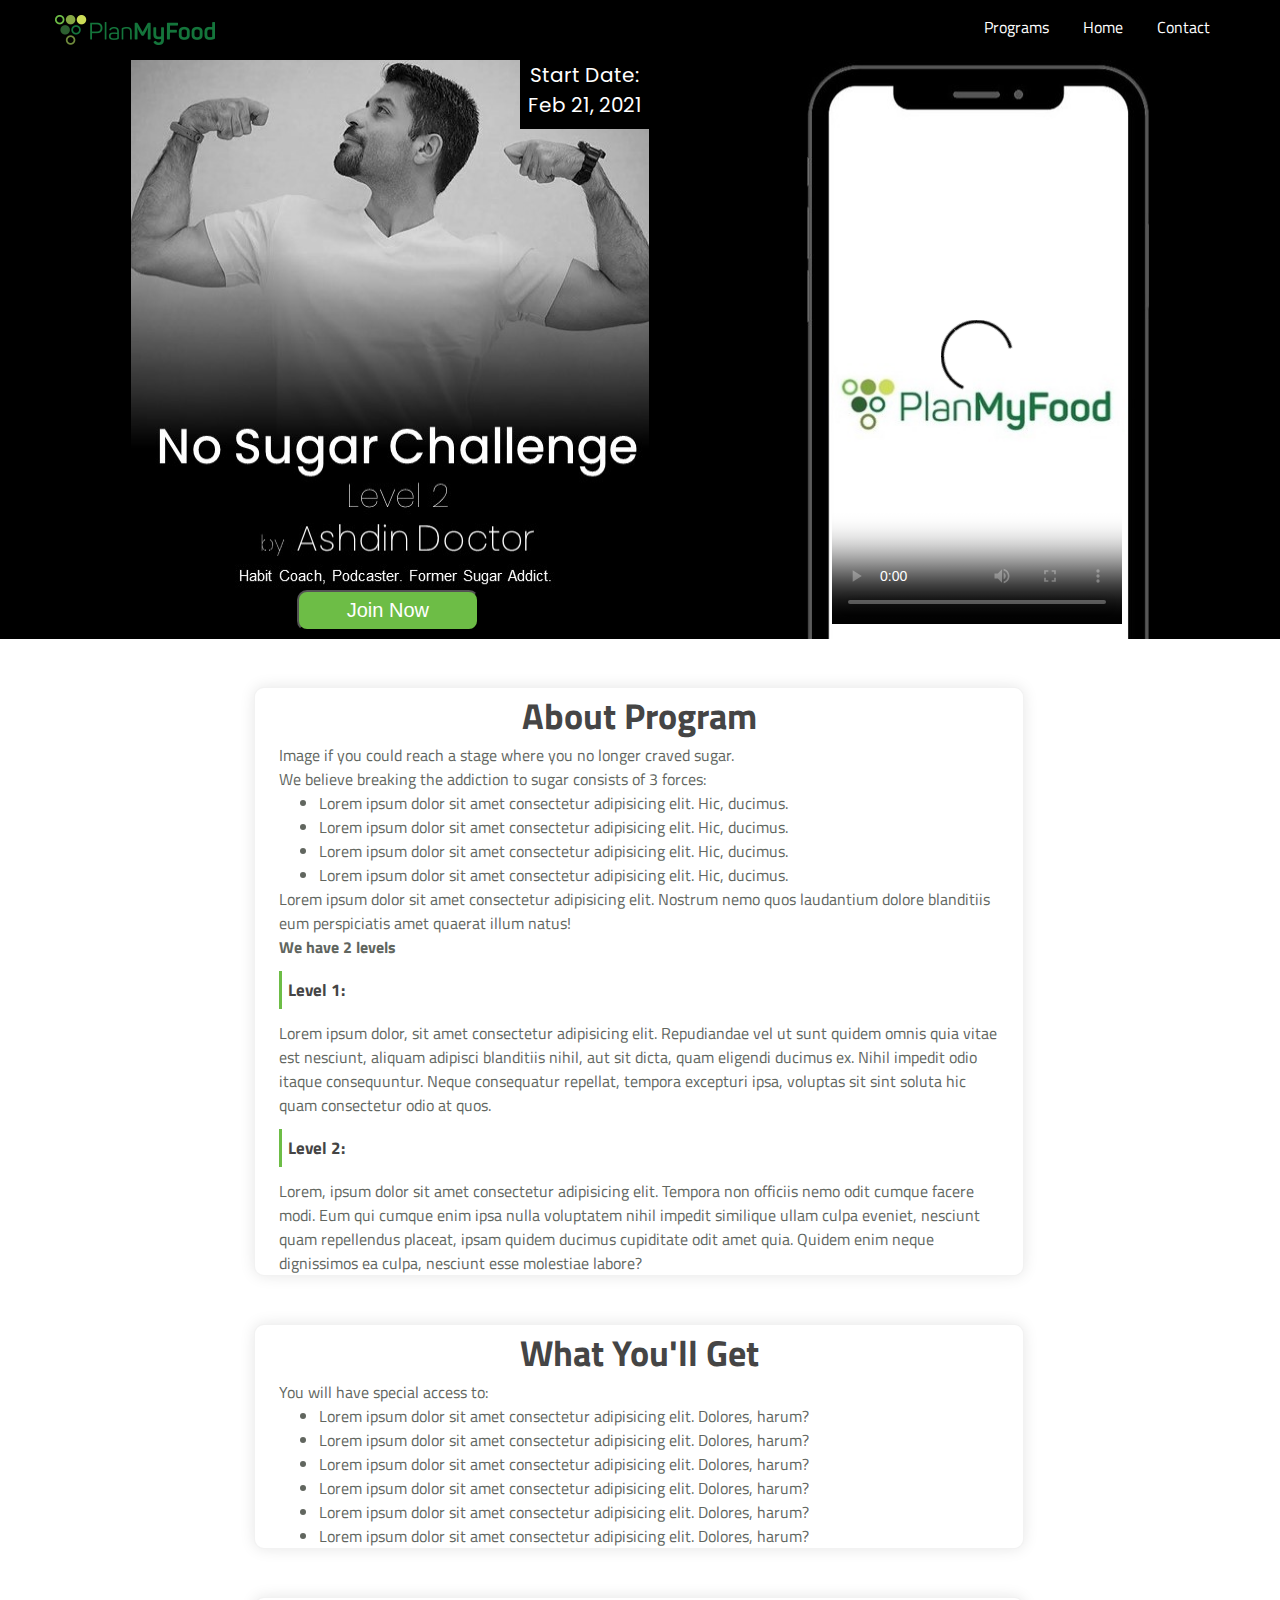
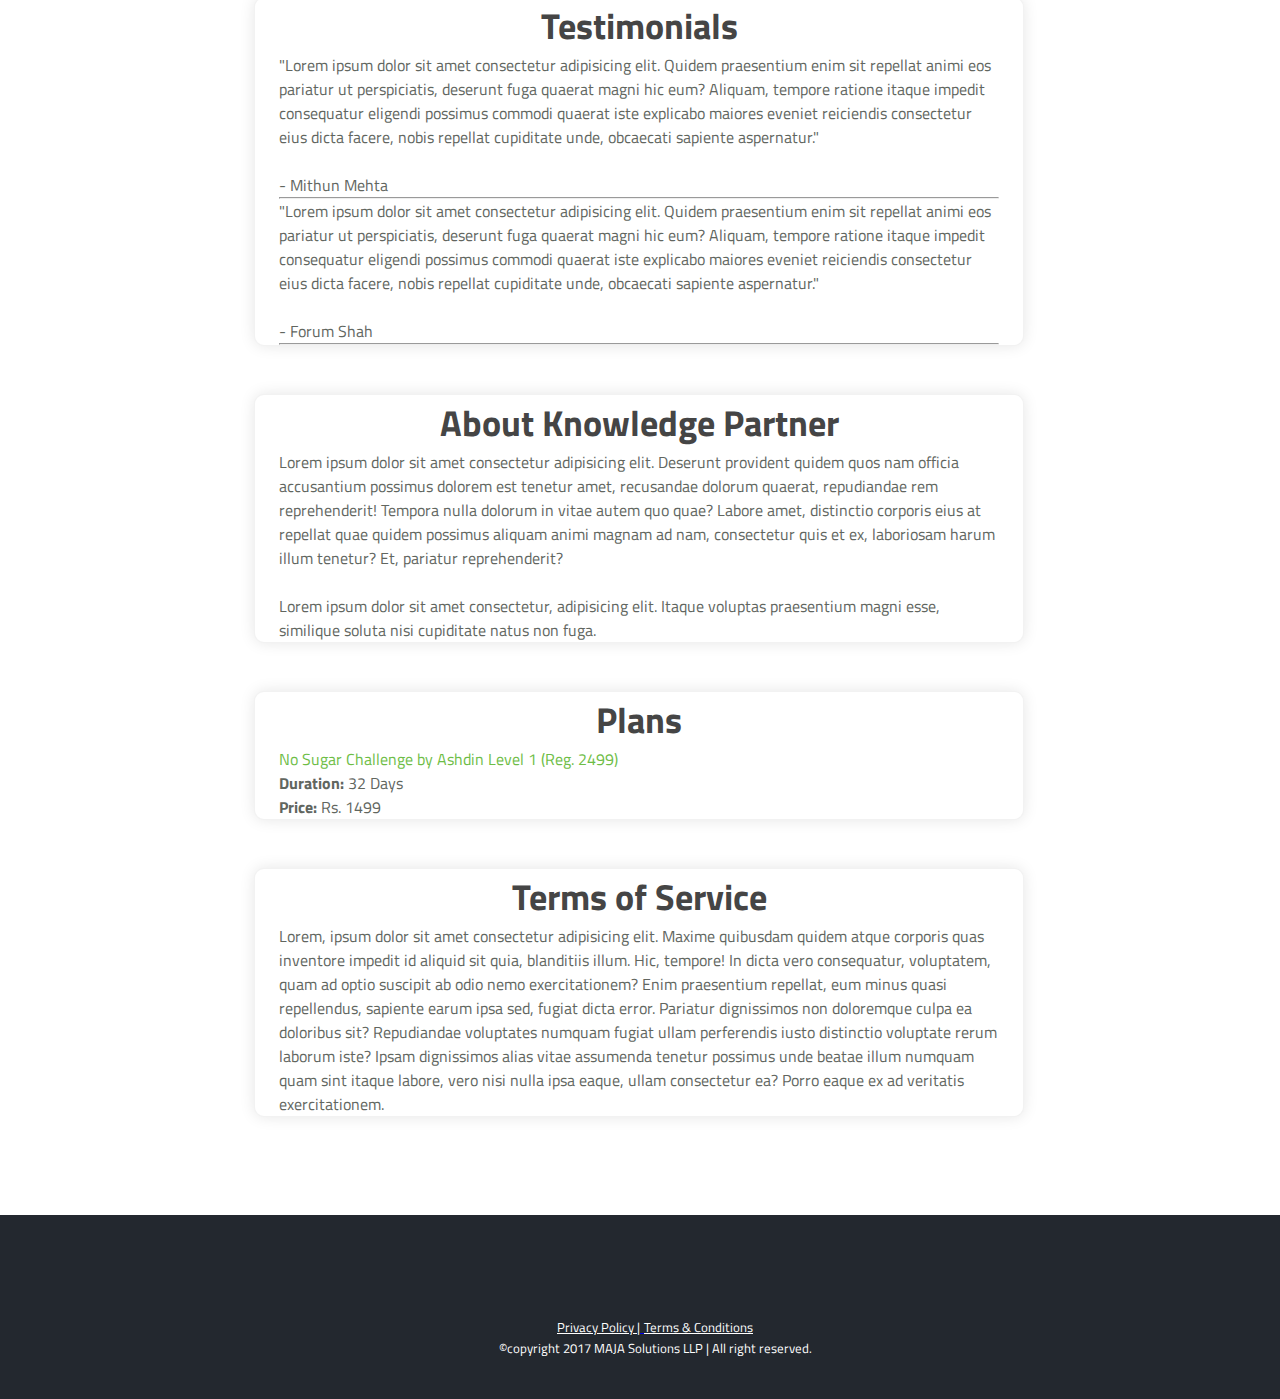
==== commit be8ecfc8: "final changes" ====
--- a/index.html
+++ b/index.html
@@ -9,21 +9,52 @@
     <link rel="stylesheet" href="style.css">
     <link rel="stylesheet" href="ScrollSpy.min.css">
     <link href="https://fonts.googleapis.com/css2?family=Poppins&display=swap" rel="stylesheet">
+    <link rel="stylesheet" href="https://cdnjs.cloudflare.com/ajax/libs/font-awesome/5.15.2/css/all.min.css"
+        integrity="sha512-HK5fgLBL+xu6dm/Ii3z4xhlSUyZgTT9tuc/hSrtw6uzJOvgRr2a9jyxxT1ely+B+xFAmJKVSTbpM/CuL7qxO8w=="
+        crossorigin="anonymous" />
 </head>
 
 <body>
     <script src="ScrollSpy.min.js"></script>
 
     <div class="header show" id="headerID">
-        <div class="container">
+        <div class="container" style="padding: 0 50px;">
             <img src="logo.png" height="30" width="160" alt="" />
-            <ul>
-                <li><a href="#">Programs</a></li>
-                <li><a href="#">Home</a></li>
-                <li><a href="#">Contact</a></li>
-            </ul>
+            <nav>
+                <div class="show-on-mobile">
+                    <div id="mySidebar" class="sidebar">
+                        <a href="javascript:void(0)" class="closebtn" onclick="closeNav()"><i class="fas fa-times"></i></a>
+                        <a href="#">Programs</a>
+                        <a href="#">Home</a>
+                        <a href="#">Contact</a>
+                    </div>
+                    <div id="main">
+                        <button class="openbtn" id="btn" onclick="openNav()"><i class="fas fa-bars"></i></button>
+                    </div>
+                </div>
+                <div class="show-on-desktop">
+                    <ul>
+                        <li><a href="#">Programs</a></li>
+                        <li><a href="#">Home</a></li>
+                        <li><a href="#">Contact</a></li>
+                    </ul>
+                </div>
+            </nav>
         </div>
     </div>
+
+    <script>
+        function openNav() {
+            document.getElementById("mySidebar").style.width = "200px";
+            document.getElementById("main").style.marginLeft = "200px";
+            document.getElementsById("btn").className = "fas fa-times"
+        }
+
+        function closeNav() {
+            document.getElementById("mySidebar").style.width = "0";
+            document.getElementById("main").style.marginLeft = "0";
+        }
+    </script>
 
     <script>
         myID3 = document.getElementById("headerID");
@@ -192,7 +223,7 @@
                 ea? Porro eaque ex ad veritatis exercitationem.</p>
         </section>
         <div id="some" class="finalbutton hide2">
-            <a href=""><button class="joinbutton">
+            <a href="#"><button class="joinbutton">
                     <p>Join Now</p>
                 </button></a>
         </div>
--- a/style.css
+++ b/style.css
@@ -5,10 +5,7 @@
 }
 
 body {
-  margin: 0;
-  padding: 0;
   font-family: 'Titillium Web', sans-serif;
-  background: #f5f5f5;
   color: #61665f;
 }
 
@@ -236,6 +233,17 @@
   }
 }
 
+@media (max-width: 4500px) {
+  #indicator ul li {
+    float: left;
+    width: calc(100% - 16px);
+    font-size: 7px;
+    padding: 12px 8px;
+    border-left-color: #6dbd46;
+    /* border-left-color: #d81b60; */
+  }
+}
+
 #indicator ul li.spy-active {
   color: #6dbd46;
   /* color: #D81B60; */
@@ -287,36 +295,55 @@
   font-size: 16px;
 }
 
-/* .posterbutton {
-  position: absolute;
-  bottom: 1.4%;
+.joinbutton {
+  color: white;
+  bottom: 0;
   background: #6dbd46;
-  width: 35%;
-  height: 7%;
+  width: 250px;
+  height: 50px;
   border-radius: 10px;
   left: 32%;
   cursor: pointer;
-}
-
-.posterbutton p {
-  color: white;
-  text-align: center;
-  margin: auto 0;
-  font-family: Poppins;
-  font-size: 20px;
-}
-
-.posterbutton:hover {
+  font-size: 27px;
+  border: none;
+}
+
+@media only screen and (max-width: 720px) {
+  .joinbutton p {
+    color: white;
+    text-align: center;
+    margin: auto 0;
+    font-size: 3.7vw;
+    font-family: 'Poppins', sans-serif;
+  }
+}
+
+@media only screen and (max-width: 1000px) {
+  .joinbutton {
+    color: white;
+    bottom: 0;
+    background: #6dbd46;
+    width: 20%;
+    height: 50px;
+    border-radius: 10px;
+    left: 32%;
+    cursor: pointer;
+    font-size: 27px;
+    border: none;
+  }
+}
+
+.joinbutton:hover {
   background-color: #4caf50;
-} */
-
-.joinbutton {
+}
+
+/* .joinbutton {
   position: absolute;
-  left: 3%;
+  left: 5%;
   position: fixed;
   background: #6dbd46;
   bottom: 33%;
-  width: 15%;
+  width: 10%;
   height: 7%;
   border-radius: 10px;
   cursor: pointer;
@@ -343,7 +370,7 @@
 
 .joinbutton:hover {
   background-color: #4caf50;
-}
+} */
 
 .finalbutton {
   transition: all 0.2s;
@@ -441,3 +468,73 @@
 }
 
 /* end footer */
+
+/* sidebar start */
+
+.sidebar {
+  height: 100%;
+  width: 0;
+  position: fixed;
+  z-index: 1;
+  top: 0;
+  left: 0;
+  background-color: black;
+  overflow-x: hidden;
+  transition: 0.5s;
+  padding-top: 60px;
+}
+
+.sidebar a {
+  padding: 8px 8px 8px 32px;
+  text-decoration: none;
+  font-size: 15px;
+  color: #818181;
+  display: block;
+  transition: 0.3s;
+}
+
+.sidebar a:hover {
+  color: #6dbd46;
+}
+
+.sidebar .closebtn {
+  position: absolute;
+  top: 0;
+  right: 25px;
+  margin-left: 50px;
+  color: #6dbd46;
+  font-size: 20px;
+}
+
+.sidebar .closebtn:hover {
+  color: #6dbd46;
+}
+
+.openbtn {
+  cursor: pointer;
+  background-color: #6dbd46;
+  border: none;
+  outline: none;
+  color: white;
+  font-size: 20px;
+}
+
+#main {
+  transition: margin-left 0.5s;
+}
+
+.show-on-mobile {
+  display: none;
+}
+
+@media screen and (max-width: 900px) {
+  .show-on-mobile {
+    display: block;
+  }
+
+  .show-on-desktop {
+    display: none;
+  }
+}
+
+/* sidebar end */
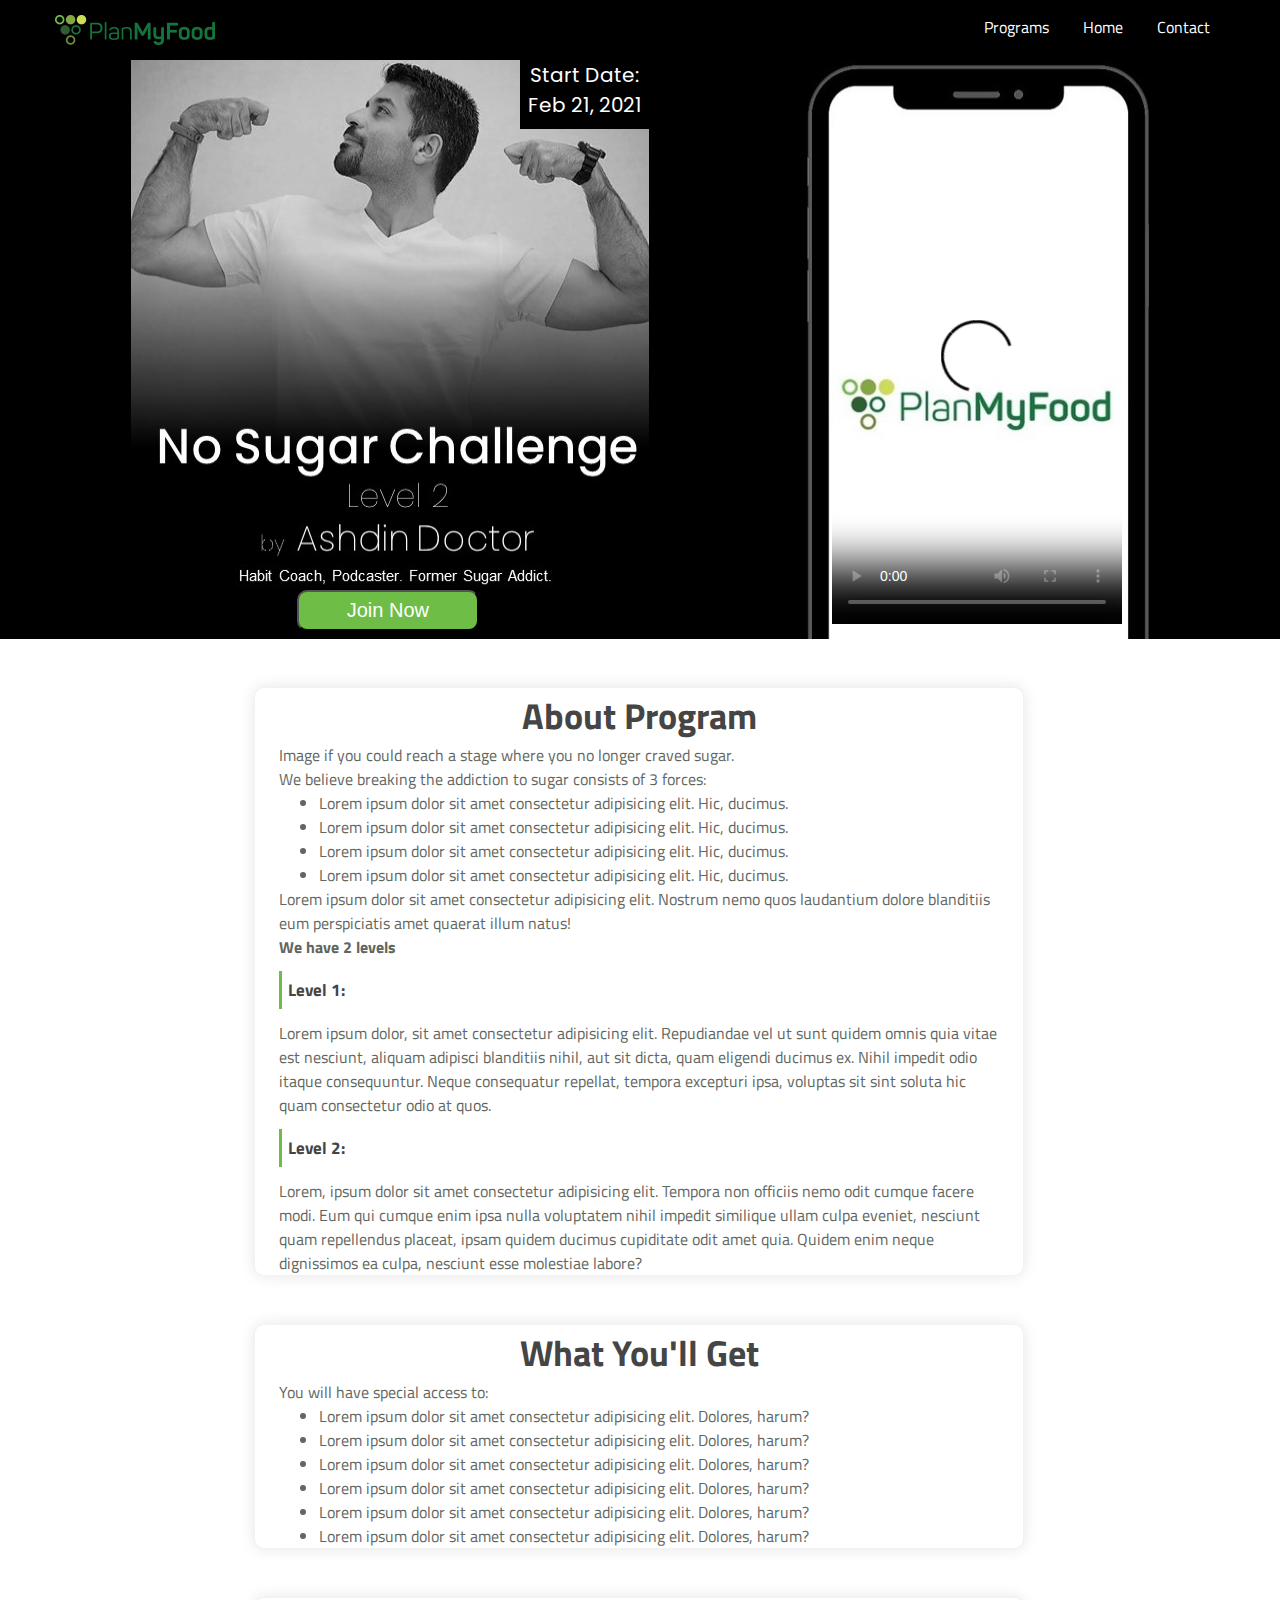
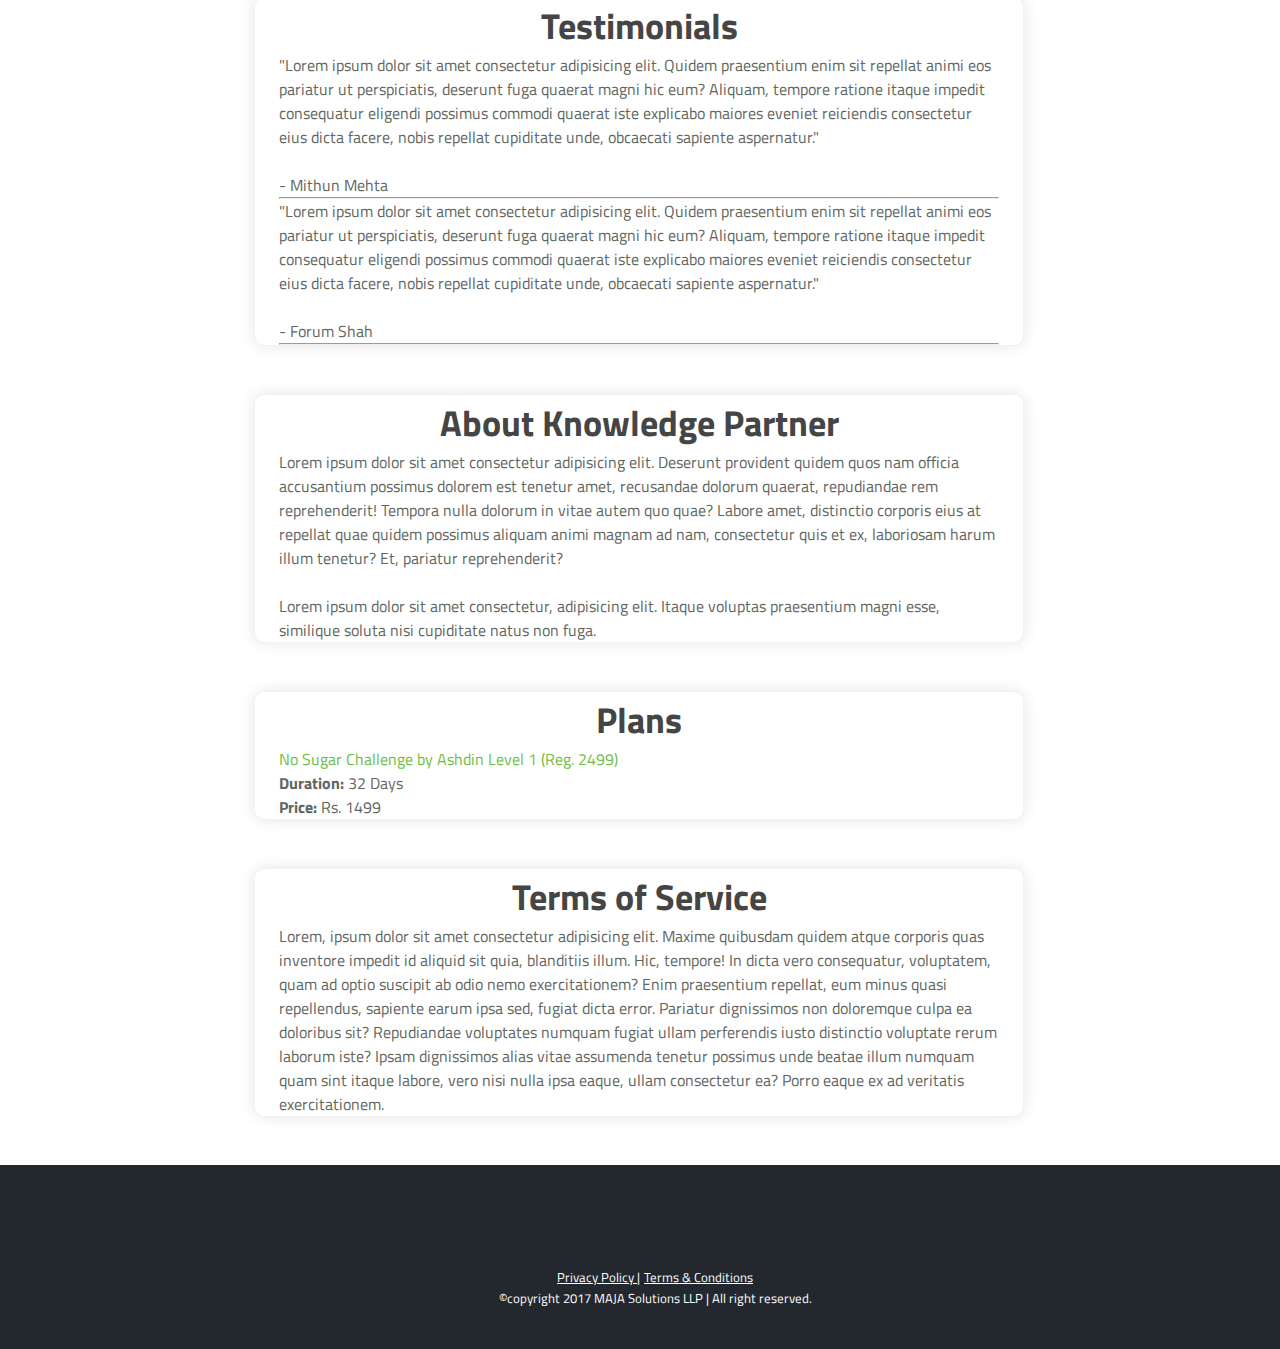
==== commit 2108e782: "css change" ====
--- a/index.html
+++ b/index.html
@@ -222,8 +222,17 @@
                 consectetur
                 ea? Porro eaque ex ad veritatis exercitationem.</p>
         </section>
+        <!-- <div id="some" class="finalbutton hide2">
+            <a href="#"><button class="joinbutton">
+                    <p>Join Now</p>
+                </button></a>
+        </div> -->
+
         <div id="some" class="finalbutton hide2">
-            <a href="#"><button class="joinbutton">
+            <button class="joinbutton">
+                <p>Join Now</p>
+            </button>
+            <a href="https://www.google.com/"><button class="joinbutton">
                     <p>Join Now</p>
                 </button></a>
         </div>
--- a/style.css
+++ b/style.css
@@ -208,45 +208,40 @@
   font-size: 15px;
   padding: 12px 8px;
   border-left-color: #6dbd46;
-  /* border-left-color: #d81b60; */
-}
-
-@media (max-width: 768px) {
+}
+
+@media (max-width: 720px) {
   #indicator ul li {
     float: left;
     width: calc(100% - 16px);
     font-size: 11px;
     padding: 12px 8px;
     border-left-color: #6dbd46;
-    /* border-left-color: #d81b60; */
-  }
-}
-
-@media (max-width: 600px) {
+  }
+}
+
+@media (max-width: 575px) {
   #indicator ul li {
     float: left;
     width: calc(100% - 16px);
     font-size: 9px;
     padding: 12px 8px;
     border-left-color: #6dbd46;
-    /* border-left-color: #d81b60; */
-  }
-}
-
-@media (max-width: 4500px) {
+  }
+}
+
+@media (max-width: 480px) {
   #indicator ul li {
     float: left;
     width: calc(100% - 16px);
     font-size: 7px;
     padding: 12px 8px;
     border-left-color: #6dbd46;
-    /* border-left-color: #d81b60; */
   }
 }
 
 #indicator ul li.spy-active {
   color: #6dbd46;
-  /* color: #D81B60; */
 }
 
 section.scrollspy {
@@ -295,14 +290,12 @@
   font-size: 16px;
 }
 
-.joinbutton {
+/* .joinbutton {
   color: white;
-  bottom: 0;
   background: #6dbd46;
   width: 250px;
   height: 50px;
   border-radius: 10px;
-  left: 32%;
   cursor: pointer;
   font-size: 27px;
   border: none;
@@ -321,12 +314,10 @@
 @media only screen and (max-width: 1000px) {
   .joinbutton {
     color: white;
-    bottom: 0;
     background: #6dbd46;
     width: 20%;
     height: 50px;
     border-radius: 10px;
-    left: 32%;
     cursor: pointer;
     font-size: 27px;
     border: none;
@@ -335,9 +326,9 @@
 
 .joinbutton:hover {
   background-color: #4caf50;
-}
-
-/* .joinbutton {
+} */
+
+.joinbutton {
   position: absolute;
   left: 5%;
   position: fixed;
@@ -348,29 +339,78 @@
   border-radius: 10px;
   cursor: pointer;
   border: none;
+  outline: none;
 }
 
 .joinbutton p {
   color: white;
   text-align: center;
   margin: auto 0;
-  font-size: 30px;
+  font-size: 25px;
   font-family: 'Titillium Web', sans-serif;
 }
 
-@media only screen and (max-width: 1120px) {
+@media only screen and (max-width: 1200px) {
   .joinbutton p {
     color: white;
     text-align: center;
     margin: auto 0;
-    font-size: 2.3vh;
+    font-size: 2vw;
     font-family: 'Titillium Web', sans-serif;
+  }
+}
+
+@media only screen and (max-width: 910px) {
+  .joinbutton {
+    position: absolute;
+    left: 5%;
+    position: fixed;
+    background: #6dbd46;
+    bottom: 30%;
+    width: 10%;
+    height: 7%;
+    border-radius: 10px;
+    cursor: pointer;
+    border: none;
+    outline: none;
+  }
+}
+
+@media only screen and (max-width: 860px) {
+  .joinbutton {
+    position: absolute;
+    left: 5%;
+    position: fixed;
+    background: #6dbd46;
+    bottom: 25%;
+    width: 10%;
+    height: 7%;
+    border-radius: 10px;
+    cursor: pointer;
+    border: none;
+    outline: none;
+  }
+}
+
+@media only screen and (max-width: 710px) {
+  .joinbutton {
+    position: absolute;
+    left: 5%;
+    position: fixed;
+    background: #6dbd46;
+    bottom: 30%;
+    width: 10%;
+    height: 7%;
+    border-radius: 10px;
+    cursor: pointer;
+    border: none;
+    outline: none;
   }
 }
 
 .joinbutton:hover {
   background-color: #4caf50;
-} */
+}
 
 .finalbutton {
   transition: all 0.2s;
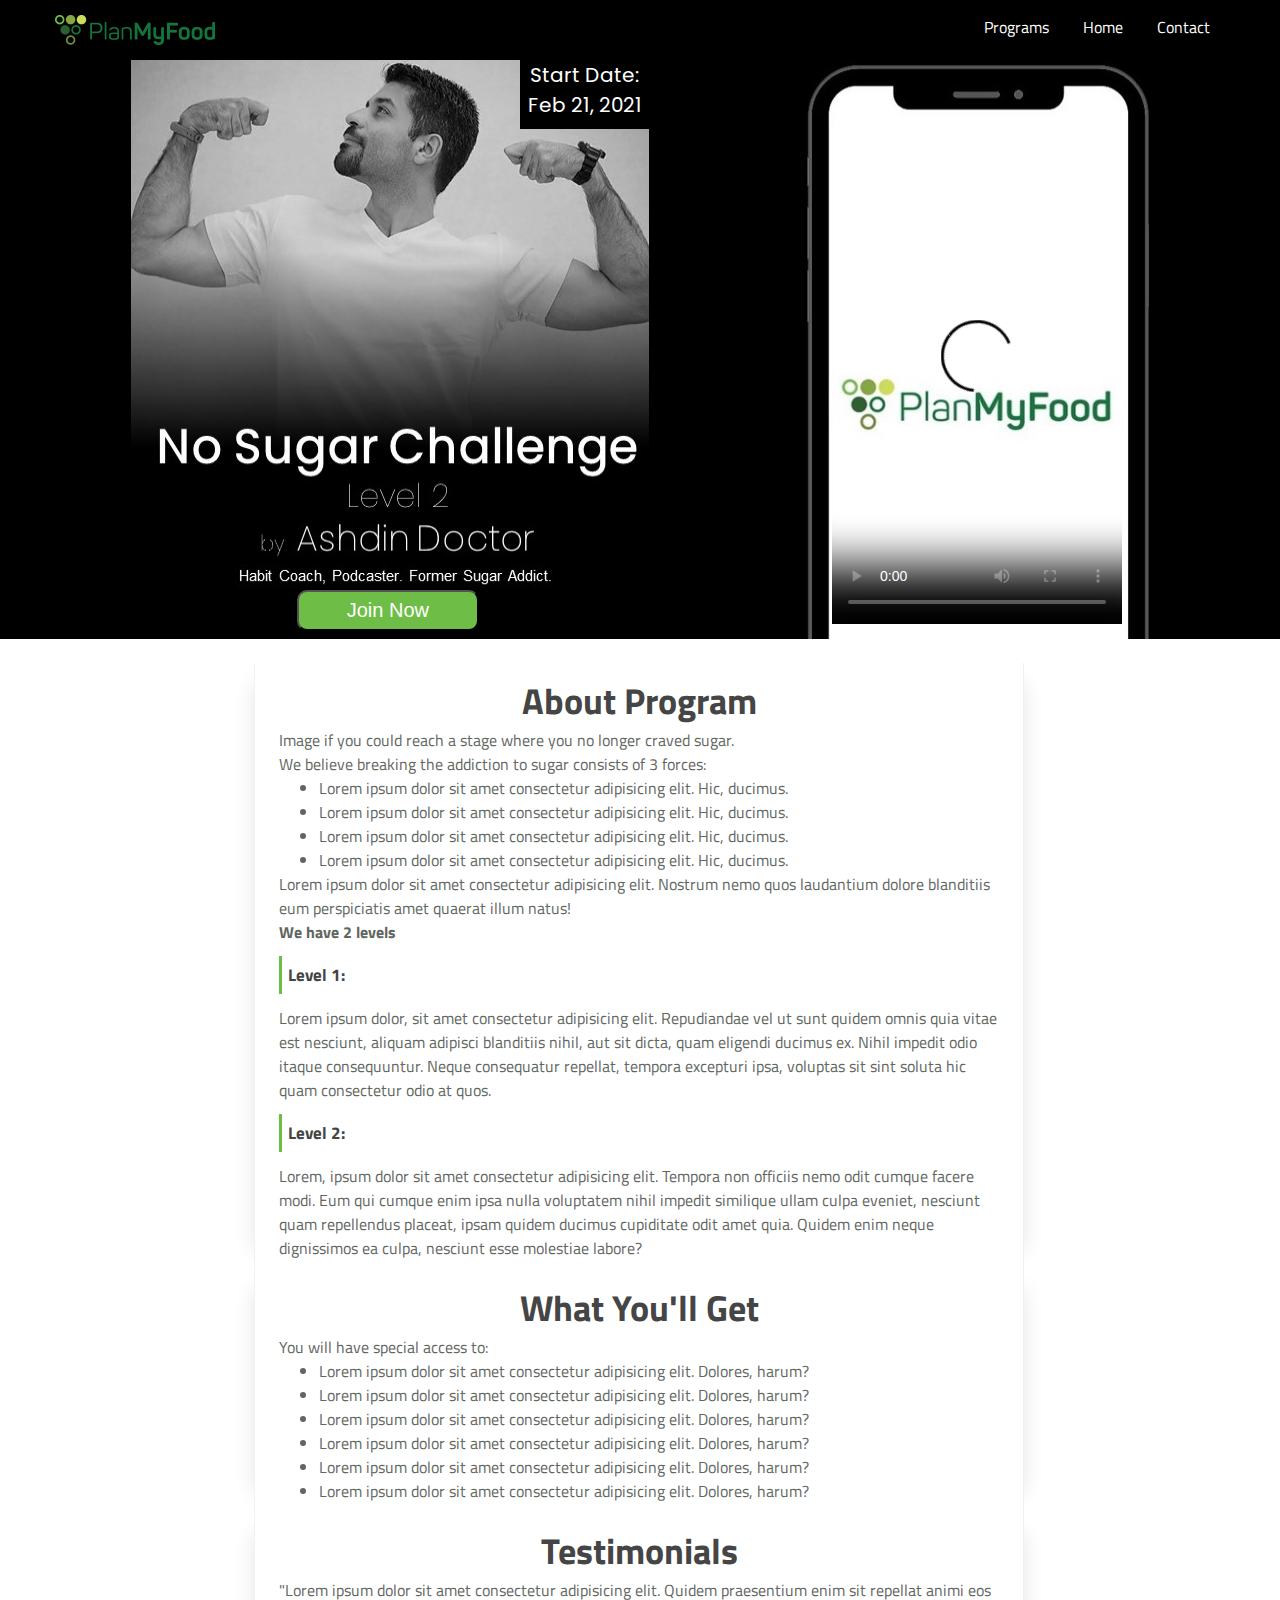
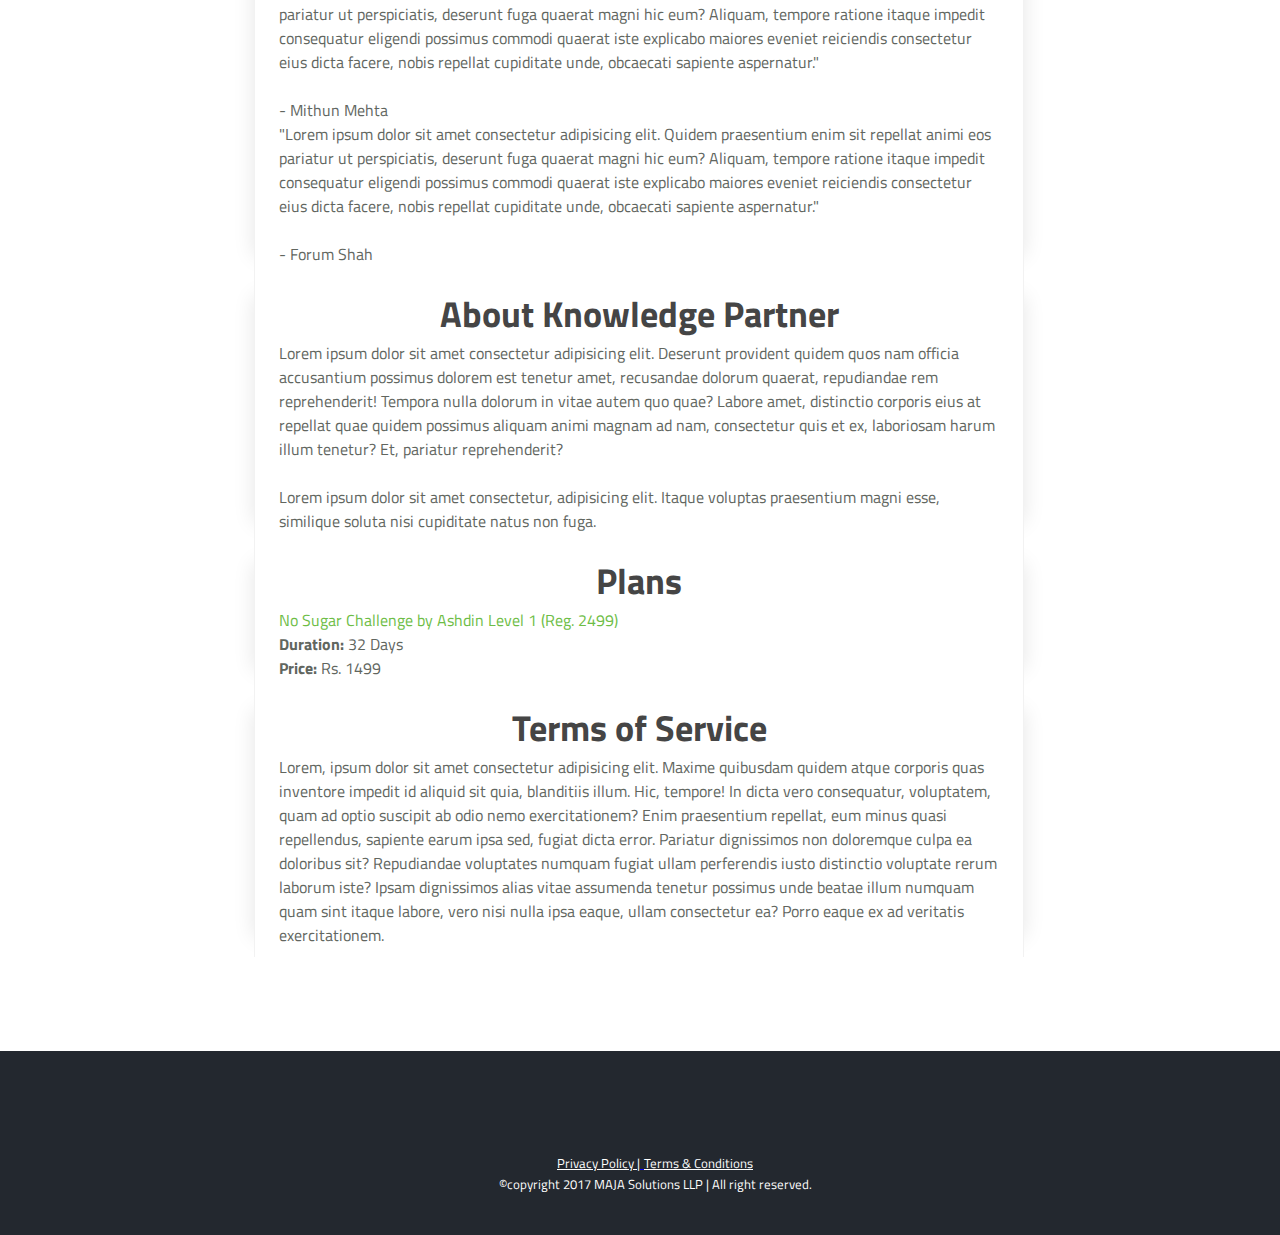
==== commit bff45728: "changes" ====
--- a/index.html
+++ b/index.html
@@ -98,6 +98,8 @@
             </div>
         </div>
     </div>
+
+    
 
     <div class="content">
 
@@ -158,7 +160,6 @@
                 commodi quaerat iste explicabo maiores eveniet reiciendis consectetur eius dicta facere, nobis repellat
                 cupiditate unde,
                 obcaecati sapiente aspernatur."<br><br>- Mithun Mehta</p>
-            <hr>
             <p>"Lorem ipsum dolor sit amet consectetur adipisicing elit. Quidem praesentium enim sit repellat animi eos
                 pariatur ut
                 perspiciatis, deserunt fuga quaerat magni hic eum? Aliquam, tempore ratione itaque impedit consequatur
@@ -168,7 +169,6 @@
                 cupiditate
                 unde,
                 obcaecati sapiente aspernatur."<br><br>- Forum Shah</p>
-            <hr>
         </section>
 
         <section class="scrollspy" spy-title="About Knowledge Partner">
@@ -222,22 +222,25 @@
                 consectetur
                 ea? Porro eaque ex ad veritatis exercitationem.</p>
         </section>
-        <!-- <div id="some" class="finalbutton hide2">
-            <a href="#"><button class="joinbutton">
-                    <p>Join Now</p>
-                </button></a>
-        </div> -->
+
+        
+
+        
 
         <div id="some" class="finalbutton hide2">
-            <button class="joinbutton">
-                <p>Join Now</p>
-            </button>
             <a href="https://www.google.com/"><button class="joinbutton">
                     <p>Join Now</p>
                 </button></a>
         </div>
 
     </div>
+
+    <!-- <div id="some" class="finalbutton hide2">
+        <a href="https://www.google.com/"><button class="joinbutton">
+                <p>Join Now</p>
+            </button></a>
+    </div> -->
+
 
     <footer>
         <div class="container">
@@ -266,9 +269,9 @@
         </div>
     </footer>
 
-
     <div id="myID" class="bottomMenu hide">
         <div id="indicator"></div>
+        
     </div>
 
     <script>
@@ -284,7 +287,7 @@
             element: indicator
         });
 
-        indicator.style.top = 'calc(32vh - ' + (indicator.offsetHeight / 2) + 'px)';
+        indicator.style.top = 'calc(50vh - ' + (indicator.offsetHeight / 2) + 'px)';
     </script>
 
     <script>
--- a/style.css
+++ b/style.css
@@ -184,6 +184,7 @@
   width: 100%;
   padding: 24px 0;
   text-align: center;
+  margin-bottom: 70px;
 }
 
 #indicator {
@@ -247,12 +248,16 @@
 section.scrollspy {
   float: right;
   width: calc(60% - 48px);
-  padding: 0 24px;
+  padding: 10px 24px;
   background: white;
-  border-radius: 10px;
-  margin: 24px 20%;
-  border: 1px solid rgba(0, 0, 0, 0.05);
-  box-shadow: 0 0 15px rgba(0, 0, 0, 0.1);
+  /* border-radius: 10px; */
+  margin: 0px 20%;
+  /* border: 1px solid rgba(0, 0, 0, 0.05);
+  box-shadow: 0 0 0 15px rgba(0, 0, 0, 0.1); */
+  border-left: 1px solid rgba(0, 0, 0, 0.05);
+  border-right: 1px solid rgba(0, 0, 0, 0.05);
+  box-shadow: 20px 0 20px -20px rgba(0, 0, 0, 0.1),
+    -20px 0 20px -20px rgba(0, 0, 0, 0.1);
   text-align: left;
   direction: ltr;
 }
@@ -290,51 +295,13 @@
   font-size: 16px;
 }
 
-/* .joinbutton {
-  color: white;
-  background: #6dbd46;
-  width: 250px;
-  height: 50px;
-  border-radius: 10px;
-  cursor: pointer;
-  font-size: 27px;
-  border: none;
-}
-
-@media only screen and (max-width: 720px) {
-  .joinbutton p {
-    color: white;
-    text-align: center;
-    margin: auto 0;
-    font-size: 3.7vw;
-    font-family: 'Poppins', sans-serif;
-  }
-}
-
-@media only screen and (max-width: 1000px) {
-  .joinbutton {
-    color: white;
-    background: #6dbd46;
-    width: 20%;
-    height: 50px;
-    border-radius: 10px;
-    cursor: pointer;
-    font-size: 27px;
-    border: none;
-  }
-}
-
-.joinbutton:hover {
-  background-color: #4caf50;
-} */
-
 .joinbutton {
   position: absolute;
-  left: 5%;
+  left: 4.3%;
+  top: 12.5%;
   position: fixed;
   background: #6dbd46;
-  bottom: 33%;
-  width: 10%;
+  width: 12%;
   height: 7%;
   border-radius: 10px;
   cursor: pointer;
@@ -360,7 +327,23 @@
   }
 }
 
-@media only screen and (max-width: 910px) {
+/* @media only screen and (max-width: 960px) {
+  .joinbutton {
+    position: absolute;
+    left: 5%;
+    position: fixed;
+    background: #6dbd46;
+    bottom: 20%;
+    width: 10%;
+    height: 7%;
+    border-radius: 10px;
+    cursor: pointer;
+    border: none;
+    outline: none;
+  }
+} */
+
+/* @media only screen and (max-width: 910px) {
   .joinbutton {
     position: absolute;
     left: 5%;
@@ -406,7 +389,7 @@
     border: none;
     outline: none;
   }
-}
+} */
 
 .joinbutton:hover {
   background-color: #4caf50;
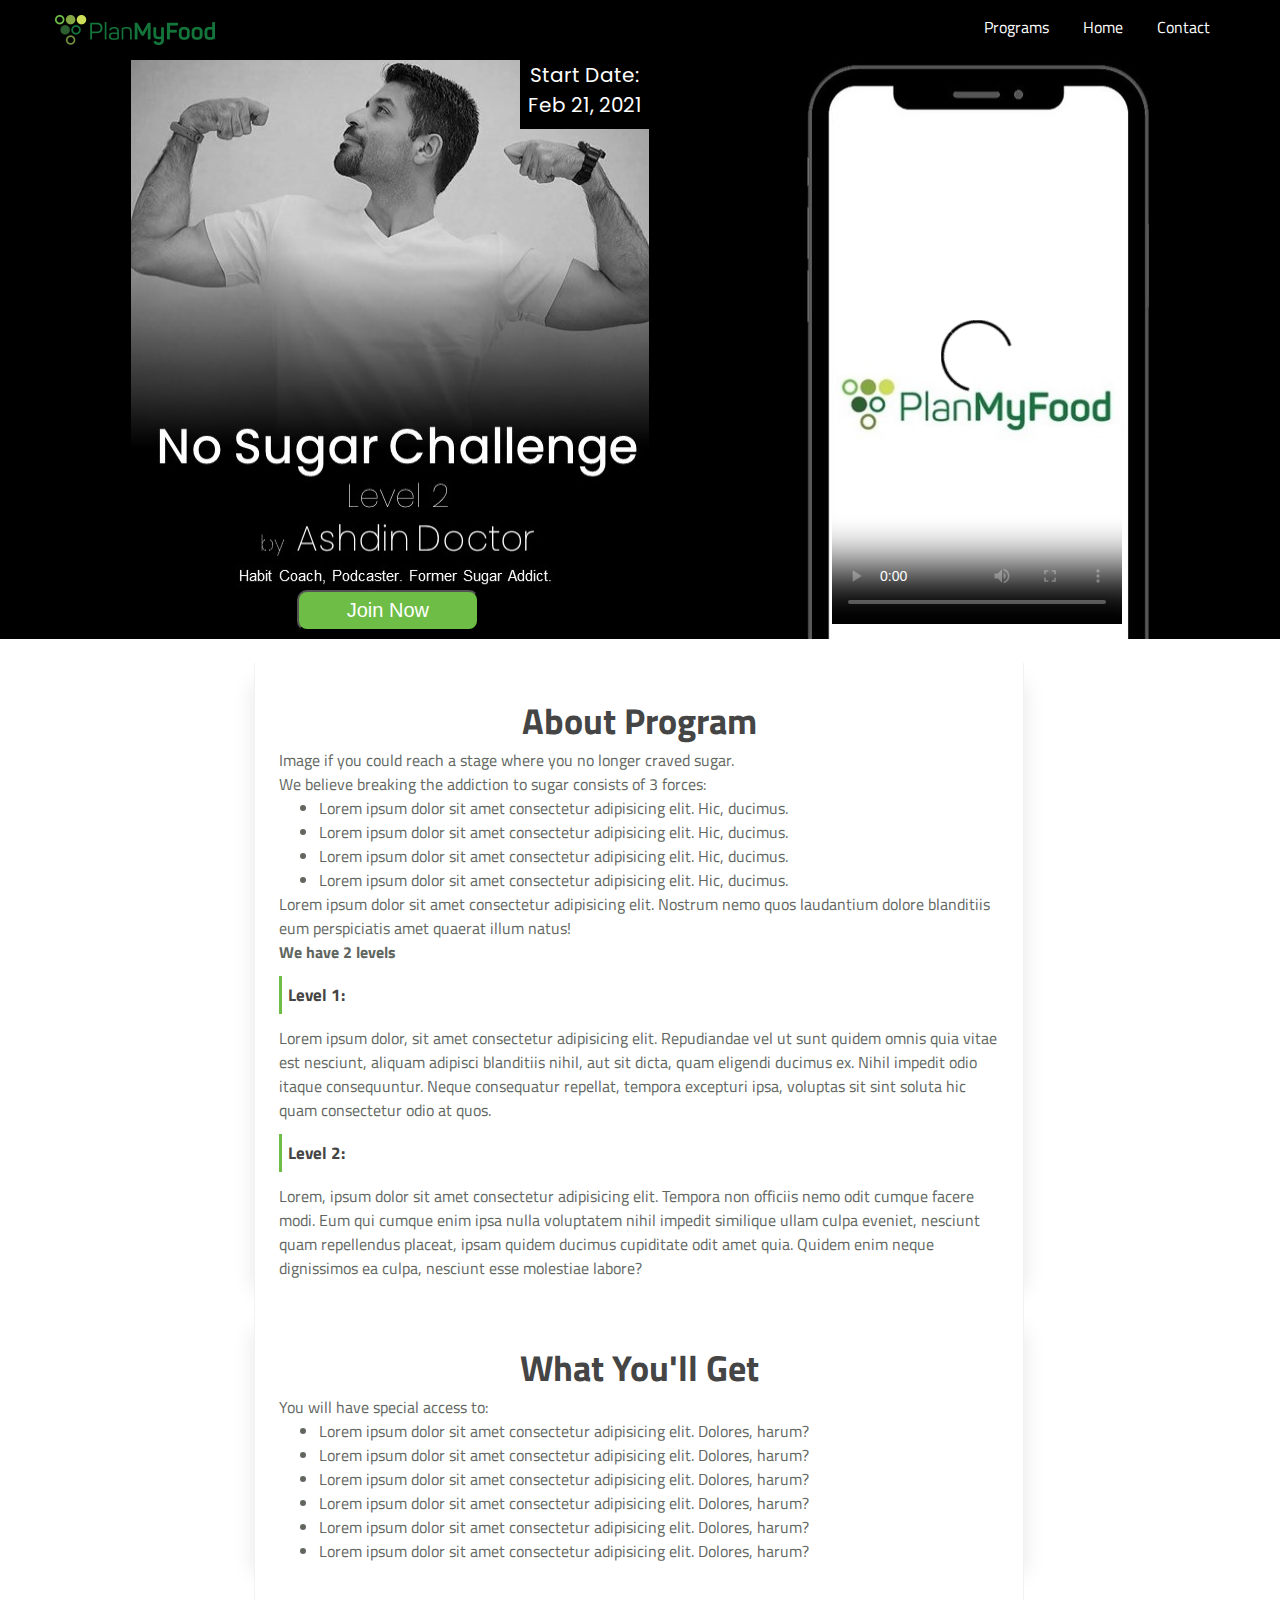
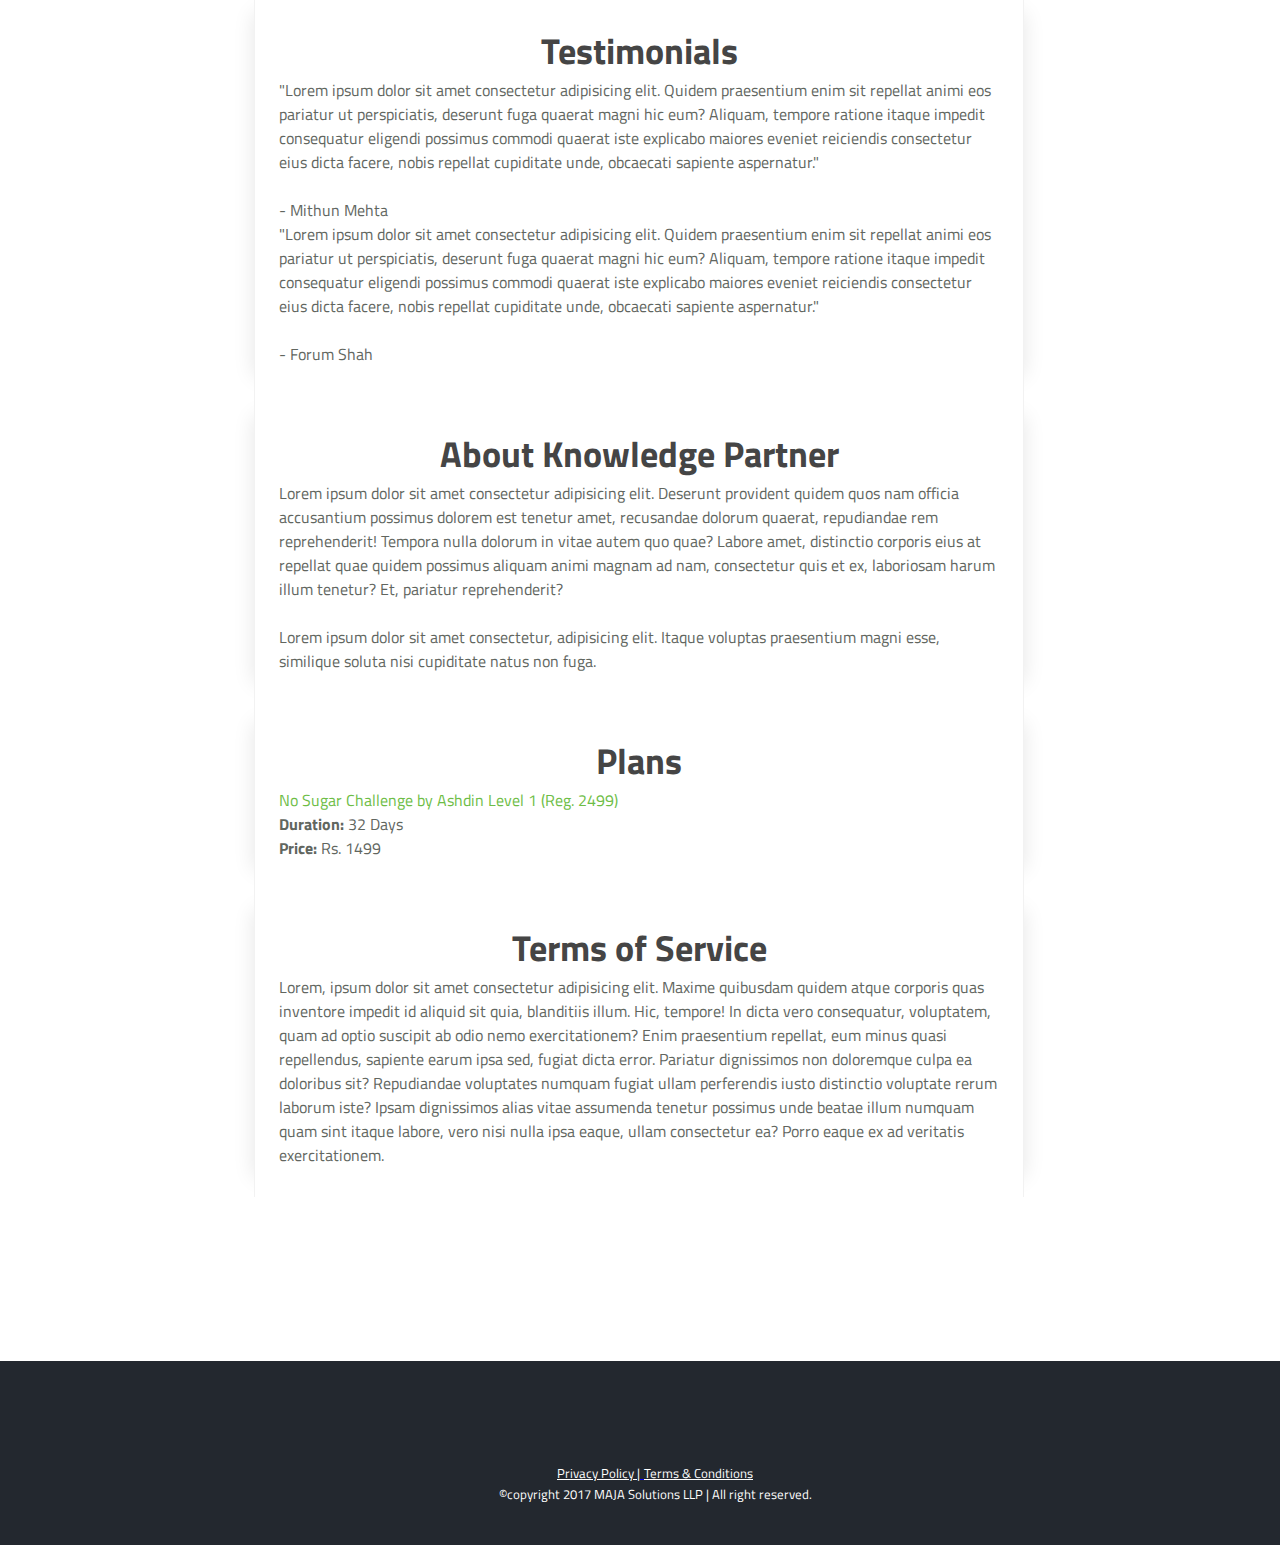
==== commit 588eca34: "changes" ====
--- a/index.html
+++ b/index.html
@@ -233,6 +233,10 @@
                 </button></a>
         </div>
 
+        <button class="joinbutton2 display">
+            <p>Join Now</p>
+        </button>
+
     </div>
 
     <!-- <div id="some" class="finalbutton hide2">
@@ -240,7 +244,6 @@
                 <p>Join Now</p>
             </button></a>
     </div> -->
-
 
     <footer>
         <div class="container">
--- a/style.css
+++ b/style.css
@@ -208,7 +208,8 @@
   width: calc(100% - 16px);
   font-size: 15px;
   padding: 12px 8px;
-  border-left-color: #6dbd46;
+  /* border-left-color: #6dbd46; */
+  /* border-left: 10px solid #6dbd46; */
 }
 
 @media (max-width: 720px) {
@@ -237,18 +238,39 @@
     width: calc(100% - 16px);
     font-size: 7px;
     padding: 12px 8px;
-    border-left-color: #6dbd46;
-  }
-}
-
-#indicator ul li.spy-active {
-  color: #6dbd46;
+  }
+
+  #indicator ul {
+    float: right;
+    width: calc(100% - 16px);
+    padding: 8px;
+    display: inline-flex;
+  }
+
+  #indicator {
+    position: fixed;
+    left: 10%;
+    width: 80%;
+    background: white;
+    border: 1px solid rgba(0, 0, 0, 0.05);
+    box-shadow: 5px 5px 15px rgba(0, 0, 0, 0.1);
+    border-radius: 15px;
+    top: 60px !important;
+  }
+
+  .display {
+    opacity: 1 !important;
+  }
+
+  .finalbutton {
+    display: none;
+  }
 }
 
 section.scrollspy {
   float: right;
   width: calc(60% - 48px);
-  padding: 10px 24px;
+  padding: 30px 24px;
   background: white;
   /* border-radius: 10px; */
   margin: 0px 20%;
@@ -327,71 +349,44 @@
   }
 }
 
-/* @media only screen and (max-width: 960px) {
-  .joinbutton {
-    position: absolute;
-    left: 5%;
-    position: fixed;
-    background: #6dbd46;
-    bottom: 20%;
-    width: 10%;
-    height: 7%;
-    border-radius: 10px;
-    cursor: pointer;
-    border: none;
-    outline: none;
-  }
-} */
-
-/* @media only screen and (max-width: 910px) {
-  .joinbutton {
-    position: absolute;
-    left: 5%;
-    position: fixed;
-    background: #6dbd46;
-    bottom: 30%;
-    width: 10%;
-    height: 7%;
-    border-radius: 10px;
-    cursor: pointer;
-    border: none;
-    outline: none;
-  }
-}
-
-@media only screen and (max-width: 860px) {
-  .joinbutton {
-    position: absolute;
-    left: 5%;
-    position: fixed;
-    background: #6dbd46;
-    bottom: 25%;
-    width: 10%;
-    height: 7%;
-    border-radius: 10px;
-    cursor: pointer;
-    border: none;
-    outline: none;
-  }
-}
-
-@media only screen and (max-width: 710px) {
-  .joinbutton {
-    position: absolute;
-    left: 5%;
-    position: fixed;
-    background: #6dbd46;
-    bottom: 30%;
-    width: 10%;
-    height: 7%;
-    border-radius: 10px;
-    cursor: pointer;
-    border: none;
-    outline: none;
-  }
-} */
+.display {
+  opacity: 0;
+}
 
 .joinbutton:hover {
+  background-color: #4caf50;
+}
+
+.joinbutton2 {
+  background: #6dbd46;
+  width: 50%;
+  height: 40px;
+  border-radius: 10px;
+  margin-top: 30px;
+  cursor: pointer;
+  border: none;
+  outline: none;
+}
+
+.joinbutton2 p {
+  color: white;
+  text-align: center;
+  margin: auto 0;
+  font-size: 25px;
+  font-family: 'Titillium Web', sans-serif;
+}
+
+@media only screen and (max-width: 1200px) {
+  .joinbutton2 p {
+    color: white;
+    text-align: center;
+    margin: auto 0;
+    font-size: 2vw;
+    font-family: 'Titillium Web', sans-serif;
+  }
+}
+
+.joinbutton2:hover {
   background-color: #4caf50;
 }
 
--- a/ScrollSpy.min.css
+++ b/ScrollSpy.min.css
@@ -13,9 +13,7 @@
 .scrollspy-indicator-container li.spy-active {
   font-weight: 700;
   color: #6dbd46;
-  /* color: #d32f2f; */
   border-left: 5px solid #6dbd46;
-  /* border-left: 5px solid #d32f2f; */
 }
 .scrollspy-indicator-container li.spy-clickable {
   cursor: pointer;
@@ -24,3 +22,12 @@
   color: #6dbd46;
   /* color: #ef5350; */
 }
+
+@media (max-width: 480px) {
+  .scrollspy-indicator-container li.spy-active {
+    font-weight: 700;
+    color: #6dbd46;
+    border-bottom: 5px solid #6dbd46;
+    border-left: none;
+  }
+}
